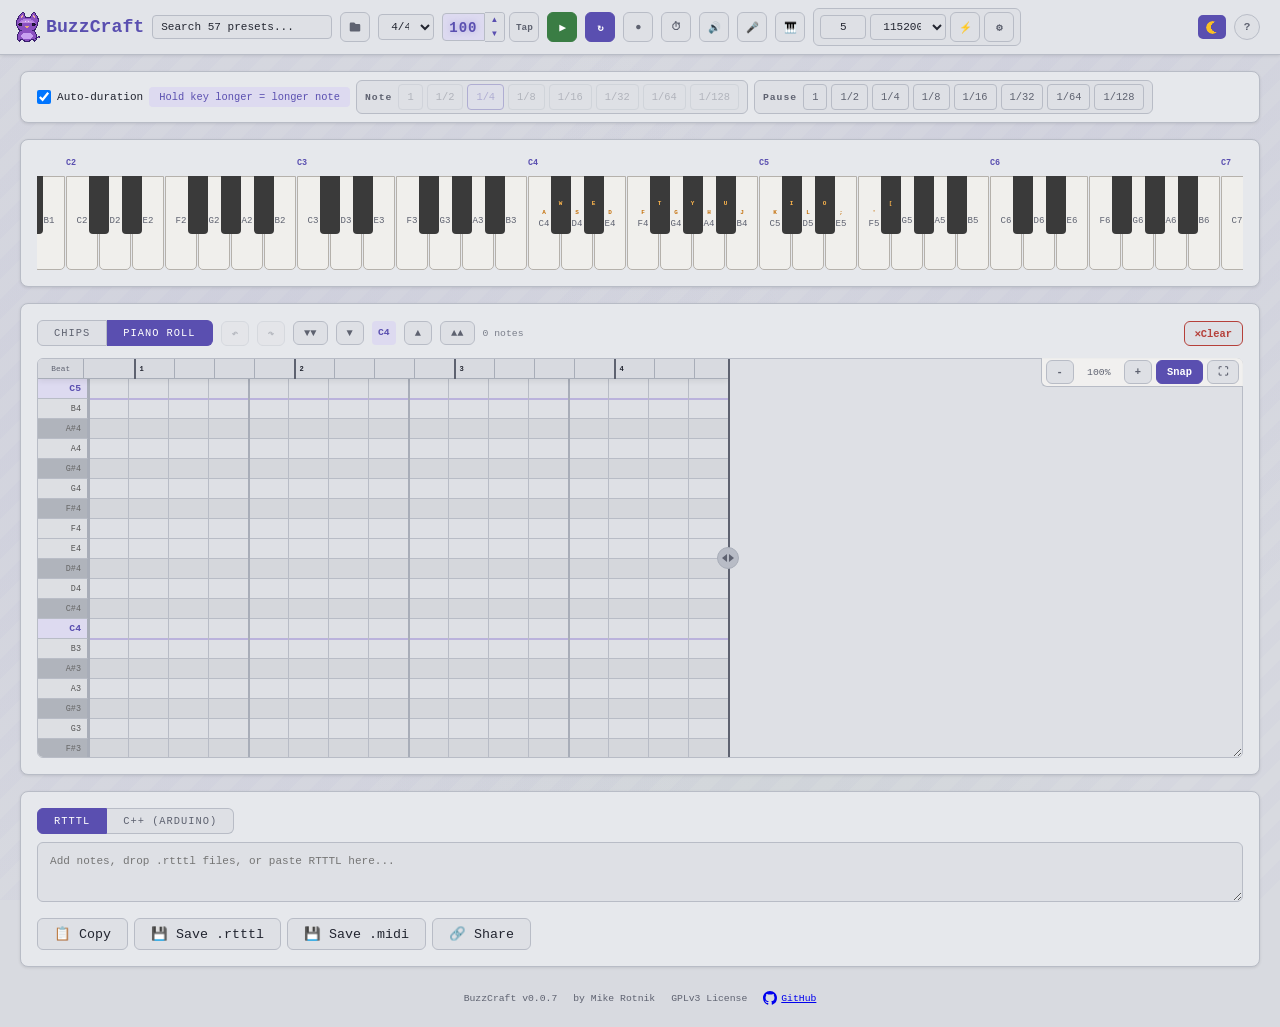
==== index.html @ d4dc261f "Dynamic toolbar/panel compaction, MIDI import, piano roll enhancements, DRY refactoring Replace hard" ====
<!DOCTYPE html>
<html lang="en">
<head>
<meta charset="UTF-8">
<title>BuzzCraft</title>
<link rel="icon" href="data:image/svg+xml,<svg xmlns='http://www.w3.org/2000/svg' viewBox='0 0 100 100'><text y='.9em' font-size='90'>&#127925;</text></svg>">
<link rel="stylesheet" href="css/base.css">
<link rel="stylesheet" href="css/controls.css">
<link rel="stylesheet" href="css/keyboard.css">
<link rel="stylesheet" href="css/piano-roll.css">
<link rel="stylesheet" href="css/chips.css">
<link rel="stylesheet" href="css/dark.css">
</head>
<body>

<div class="top-bar" id="top-bar">
  <canvas id="dance-cat" width="32" height="32"></canvas>
  <h1>BuzzCraft</h1>
  <span class="preset-search-wrap tip-down" data-tip="Search presets">
    <input type="text" class="melody-search" id="melody-search" placeholder="Search presets..." autocomplete="off">
    <div class="preset-dropdown" id="preset-dropdown"></div>
  </span>
  <select class="melody-select" id="melody-select" style="display:none">
    <option value="">-- Load Preset --</option>
  </select>
  <input type="file" id="rtttl-dir-input" webkitdirectory multiple style="display:none">
  <input type="file" id="rtttl-file-input" multiple accept=".rtttl,.txt" style="display:none">
  <button class="btn btn-clear btn-sm tip-down" id="btn-load-rtttls" data-tip="Load .rtttl or .txt files (click for files, Shift+click for folder)"><svg width="14" height="14" viewBox="0 0 16 16" fill="currentColor" style="vertical-align:middle"><path d="M1 3.5A1.5 1.5 0 0 1 2.5 2h3.879a1.5 1.5 0 0 1 1.06.44l1.122 1.12A1.5 1.5 0 0 0 9.62 4H13.5A1.5 1.5 0 0 1 15 5.5v7a1.5 1.5 0 0 1-1.5 1.5h-11A1.5 1.5 0 0 1 1 12.5v-9z"/></svg><span class="btn-text">Load</span></button>
  <span class="tip-down" data-tip="Time signature (beats per measure) — affects grid lines and metronome accent"><select class="time-sig-select" id="time-sig">
    <option value="4/4" selected>4/4</option>
    <option value="3/4">3/4</option>
    <option value="6/8">6/8</option>
    <option value="2/4">2/4</option>
    <option value="5/4">5/4</option>
    <option value="7/8">7/8</option>
  </select></span>
  <span class="top-bar-bpm tip-down" data-tip="Beats per minute — click to edit, scroll to adjust"><span class="bpm-wrap"><span class="led-display" id="led-display">100</span><input type="number" class="bpm-input" id="bpm" value="100" min="40" max="300"><span class="bpm-arrows"><button class="bpm-arrow" id="bpm-up">&#9650;</button><button class="bpm-arrow" id="bpm-down">&#9660;</button></span></span> <button class="btn btn-clear btn-sm tip-down" id="btn-tap-tempo" data-tip="Tap repeatedly to set BPM">Tap</button></span>
  <button class="btn btn-play btn-sm tip-down" id="btn-play" data-tip="Play / Stop (Space)">&#9654;<span class="btn-text">Play</span></button>
  <button class="btn btn-loop btn-sm tip-down active" id="btn-loop" data-tip="Loop playback">&#8635;<span class="btn-text">Loop</span></button>
  <button class="btn btn-record btn-sm tip-down" id="btn-record" data-tip="Record mode — auto-detect gaps between notes">&#9679;<span class="btn-text">Record</span></button>
  <button class="btn btn-metronome btn-sm tip-down" id="btn-metronome" data-tip="Metronome — audible beat click (M)">&#9201;<span class="btn-text">Metronome</span></button>
  <input type="file" id="audio-file-input" accept=".wav,.mp3,.ogg,.m4a,audio/*" style="display:none">
  <button class="btn btn-clear btn-sm tip-down" id="btn-import-audio" data-tip="Import audio file (WAV/MP3) — detects monophonic melody pitches">&#128266;<span class="btn-text">Import</span></button>
  <button class="btn btn-clear btn-sm tip-down" id="btn-mic-record" data-tip="Record from microphone — detects melody pitches">&#127908;<span class="btn-text">Mic</span></button>
  <button class="btn btn-clear btn-sm tip-down" id="btn-midi" data-tip="Connect MIDI keyboard">&#127929;<span class="btn-text">MIDI</span></button>
  <span class="top-bar-group" id="serial-group">
    <span class="top-bar-group-label"><span style="font-size:1.3em">&#12336;</span> Serial</span>
    <span class="tip-down" data-tip="Buzzer GPIO pin number on your board"><input type="text" class="pin-input" id="buzzer-pin" value="5" maxlength="3"></span>
    <span class="tip-down" data-tip="Serial baud rate — must match your Arduino sketch"><select class="baud-select" id="baud-select">
      <option value="9600">9600</option>
      <option value="19200">19200</option>
      <option value="38400">38400</option>
      <option value="57600">57600</option>
      <option value="115200" selected>115200</option>
      <option value="230400">230400</option>
      <option value="460800">460800</option>
      <option value="921600">921600</option>
    </select></span>
    <button class="btn btn-clear btn-sm tip-down" id="btn-serial" data-tip="Connect to serial port (Chromium only)">&#9889;<span class="btn-text">Connect</span></button>
    <button class="btn btn-clear btn-sm tip-down" id="btn-serial-setup" data-tip="Show Arduino receiver sketch and setup instructions">&#9881;<span class="btn-text">Setup</span></button>
  </span>
  <span class="top-bar-pinned">
    <button class="theme-toggle tip-down" id="theme-toggle" data-tip="Toggle theme"><span class="moon-icon"></span></button>
    <button class="btn-help tip-down tip-right" id="btn-help" data-tip="Keyboard shortcuts (?)">?</button>
  </span>
</div>

<div class="section input-settings-bar">
  <label class="auto-label"><input type="checkbox" id="auto-mode" checked> Auto-duration</label>
  <span class="hold-hint" id="hold-hint">Hold key longer = longer note</span>
  <span class="top-bar-group">
    <span class="top-bar-group-label">Note</span>
    <button class="dur-btn" data-dur="1" data-tip="&#9711; Whole">1</button>
    <button class="dur-btn" data-dur="2" data-tip="&#9700; Half">1/2</button>
    <button class="dur-btn active" data-dur="4" data-tip="&#9833; Quarter">1/4</button>
    <button class="dur-btn" data-dur="8" data-tip="&#9834; Eighth">1/8</button>
    <button class="dur-btn" data-dur="16" data-tip="&#9835; 16th">1/16</button>
    <button class="dur-btn" data-dur="32" data-tip="&#9836; 32nd">1/32</button>
    <button class="dur-btn" data-dur="64" data-tip="&#9836; 64th">1/64</button>
    <button class="dur-btn" data-dur="128" data-tip="&#9836; 128th">1/128</button>
  </span>
  <span class="top-bar-group">
    <span class="top-bar-group-label">Pause</span>
    <button class="pause-btn" data-dur="1" data-tip="&#119102; Whole rest">1</button>
    <button class="pause-btn" data-dur="2" data-tip="&#119103; Half rest">1/2</button>
    <button class="pause-btn" data-dur="4" data-tip="&#119104; Quarter rest">1/4</button>
    <button class="pause-btn" data-dur="8" data-tip="&#119105; Eighth rest">1/8</button>
    <button class="pause-btn" data-dur="16" data-tip="&#119106; 16th rest">1/16</button>
    <button class="pause-btn" data-dur="32" data-tip="&#119106; 32nd rest">1/32</button>
    <button class="pause-btn" data-dur="64" data-tip="&#119106; 64th rest">1/64</button>
    <button class="pause-btn" data-dur="128" data-tip="&#119106; 128th rest">1/128</button>
  </span>
</div>

<div class="section">
  <div class="keyboard-wrap" id="keyboard-wrap">
    <div class="keyboard" id="keyboard"></div>
  </div>
</div>

<div class="section">
  <div class="seq-header">
    <div class="seq-header-left">
      <div class="view-tabs" style="margin-bottom:0;">
        <button class="view-tab" data-view="chips">Chips</button>
        <button class="view-tab active" data-view="roll">Piano Roll</button>
      </div>
      <button class="btn btn-clear btn-sm" id="btn-undo" disabled data-tip="Undo (Mod+Z)">&#8630;</button>
      <button class="btn btn-clear btn-sm" id="btn-redo" disabled data-tip="Redo (Mod+Y / Mod+Shift+Z)">&#8631;</button>
      <button class="btn btn-clear btn-sm" id="btn-octave-down" data-tip="Octave down (Z)">&#9660;&#9660;</button>
      <button class="btn btn-clear btn-sm" id="btn-pitch-down" data-tip="Pitch down (Arrow Down)">&#9660;</button>
      <span class="octave-badge" id="octave-badge" data-tip="Current keyboard octave">C4</span>
      <button class="btn btn-clear btn-sm" id="btn-pitch-up" data-tip="Pitch up (Arrow Up)">&#9650;</button>
      <button class="btn btn-clear btn-sm" id="btn-octave-up" data-tip="Octave up (X)">&#9650;&#9650;</button>
      <span class="info" id="note-count">0 notes</span>
      <span class="info" id="melody-stats"></span>
    </div>
    <span class="melody-name" id="melody-name" data-tip="Click to rename"></span>
    <div class="seq-header-right">
      <button class="btn btn-danger btn-sm" id="btn-clear" data-tip="Clear all notes (C)">&#10005;<span class="btn-text">Clear</span></button>
    </div>
  </div>
  <div id="chips-view" style="display:none">
    <div class="sequence" id="sequence">
      <span class="empty-msg">No notes yet &mdash; click piano keys above</span>
    </div>
  </div>
  <div id="roll-view">
    <div class="piano-roll-wrapper">
      <div class="pr-zoom-controls tip-down tip-right" data-tip="Zoom — use +/- keys or scroll here">
        <button class="btn btn-clear btn-sm" id="btn-zoom-out">-</button>
        <input type="text" class="pr-zoom-input" id="pr-zoom-input" value="100%">
        <button class="btn btn-clear btn-sm" id="btn-zoom-in">+</button>
        <button class="btn btn-clear btn-sm active tip-down tip-right" id="btn-snap" data-tip="Snap notes to grid when dragging">Snap</button>
        <button class="btn btn-clear btn-sm tip-down tip-right" id="btn-pr-fullscreen" data-tip="Toggle fullscreen piano roll (Mod+Enter)">&#x26F6;</button>
      </div>
      <div class="piano-roll" id="piano-roll"></div>
    </div>
  </div>
  <p class="info" id="midi-info" style="display:none"></p>
</div>

<div class="section">
  <div class="view-tabs output-tabs" style="margin-bottom:0;">
    <button class="view-tab active" data-output="rtttl">RTTTL</button>
    <button class="view-tab" data-output="arduino">C++ (Arduino)</button>
  </div>
  <div id="output-rtttl" style="margin-top:8px">
    <textarea id="rtttl-output" class="rtttl-textarea" placeholder="Add notes, drop .rtttl files, or paste RTTTL here..."></textarea>
    <div class="rtttl-actions">
      <button class="copy-btn" id="rtttl-copy-btn">&#128203; Copy</button>
      <button class="copy-btn" id="rtttl-save-btn" data-tip="Download as .rtttl file">&#128190; Save .rtttl</button>
      <button class="copy-btn" id="midi-save-btn" data-tip="Download as Standard MIDI file">&#128190; Save .midi</button>
      <button class="copy-btn" id="btn-share" data-tip="Copy shareable link to clipboard">&#128279; Share</button>
    </div>
  </div>
  <div id="output-arduino" style="display:none; margin-top:8px">
    <p class="info" style="margin:0 0 4px">Works on any Arduino-compatible board: ESP32, STM32, nRF52, ATmega, RP2040, etc.</p>
    <textarea id="output" readonly placeholder="Add some notes to generate code..."></textarea>
    <button class="copy-btn" id="copy-btn">&#128203; Copy to clipboard</button>
  </div>
</div>

<div class="modal-overlay" id="hotkey-modal" style="display:none">
  <div class="modal-content">
    <div class="modal-header">
      <h3>Keyboard Shortcuts</h3>
      <button class="modal-close" id="hotkey-modal-close">&times;</button>
    </div>
    <table class="hotkey-table">
      <tr><td><kbd>Space</kbd></td><td>Play / Stop</td></tr>
      <tr><td><kbd>Backspace</kbd></td><td>Remove last note</td></tr>
      <tr><td><kbd>Delete</kbd></td><td>Delete selected note</td></tr>
      <tr><td><kbd>Mod+Z</kbd></td><td>Undo</td></tr>
      <tr><td><kbd>Mod+Y</kbd> / <kbd>Mod+Shift+Z</kbd></td><td>Redo</td></tr>
      <tr><td><kbd>Mod+A</kbd></td><td>Select all notes</td></tr>
      <tr><td><kbd>Mod+C</kbd></td><td>Copy selected notes</td></tr>
      <tr><td><kbd>Mod+X</kbd></td><td>Cut selected notes</td></tr>
      <tr><td><kbd>Mod+V</kbd></td><td>Paste notes</td></tr>
      <tr><td><kbd>Z</kbd></td><td>Octave down (transpose)</td></tr>
      <tr><td><kbd>X</kbd></td><td>Octave up (transpose)</td></tr>
      <tr><td><kbd>C</kbd></td><td>Clear all notes</td></tr>
      <tr><td><kbd>&#9650;</kbd> / <kbd>&#9660;</kbd></td><td>Pitch up / down (semitone)</td></tr>
      <tr><td><kbd>+</kbd> / <kbd>-</kbd></td><td>Zoom piano roll in / out</td></tr>
      <tr><td><kbd>A S D F G H J K L ; '</kbd></td><td>White piano keys</td></tr>
      <tr><td><kbd>W E T Y U I O [</kbd></td><td>Black piano keys</td></tr>
      <tr><td><kbd>Right-click</kbd></td><td>Remove note (piano roll)</td></tr>
      <tr><td><kbd>Shift</kbd> + drag</td><td>Clone note(s)</td></tr>
      <tr><td><kbd>M</kbd></td><td>Toggle metronome</td></tr>
      <tr><td><kbd>Mod+Enter</kbd></td><td>Fullscreen piano roll</td></tr>
      <tr><td><kbd>Esc</kbd></td><td>Exit fullscreen / close modal</td></tr>
      <tr><td><kbd>?</kbd></td><td>Toggle this help</td></tr>
    </table>
  </div>
</div>

<div class="modal-overlay" id="serial-setup-modal" style="display:none">
  <div class="modal-content" style="max-width:580px">
    <div class="modal-header">
      <h3>Arduino Serial Setup</h3>
      <button class="modal-close" id="serial-setup-close">&times;</button>
    </div>
    <div class="serial-setup-steps">
      <p><strong>1.</strong> Upload this sketch to your Arduino board:</p>
      <textarea id="serial-sketch" readonly class="serial-sketch-textarea"></textarea>
      <button class="copy-btn" id="serial-sketch-copy">&#128203; Copy sketch</button>
      <p style="margin-top:12px"><strong>2.</strong> Close Arduino Serial Monitor (only one app can use a COM port)</p>
      <p><strong>3.</strong> Set the baud rate and pin above to match your sketch</p>
      <p><strong>4.</strong> Click <strong>Serial</strong> to connect, then <strong>Play</strong> to send notes</p>
    </div>
  </div>
</div>

<div class="modal-overlay" id="import-modal" style="display:none">
  <div class="modal-content" style="max-width:350px;text-align:center;padding:30px">
    <div id="import-status" style="font-size:1.1em">Analyzing audio...</div>
  </div>
</div>

<footer class="app-footer">
  <span id="app-version">BuzzCraft</span>
  <span>by Mike Rotnik</span>
  <span>GPLv3 License</span>
  <a href="https://github.com/mrotnik/buzzcraft" target="_blank" rel="noopener"><svg width="14" height="14" viewBox="0 0 16 16" fill="currentColor"><path d="M8 0C3.58 0 0 3.58 0 8c0 3.54 2.29 6.53 5.47 7.59.4.07.55-.17.55-.38 0-.19-.01-.82-.01-1.49-2.01.37-2.53-.49-2.69-.94-.09-.23-.48-.94-.82-1.13-.28-.15-.68-.52-.01-.53.63-.01 1.08.58 1.23.82.72 1.21 1.87.87 2.33.66.07-.52.28-.87.51-1.07-1.78-.2-3.64-.89-3.64-3.95 0-.87.31-1.59.82-2.15-.08-.2-.36-1.02.08-2.12 0 0 .67-.21 2.2.82.64-.18 1.32-.27 2-.27.68 0 1.36.09 2 .27 1.53-1.04 2.2-.82 2.2-.82.44 1.1.16 1.92.08 2.12.51.56.82 1.27.82 2.15 0 3.07-1.87 3.75-3.65 3.95.29.25.54.73.54 1.48 0 1.07-.01 1.93-.01 2.2 0 .21.15.46.55.38A8.01 8.01 0 0016 8c0-4.42-3.58-8-8-8z"/></svg> GitHub</a>
</footer>

<div class="toast" id="toast"></div>
<script src="js/state.js"></script>
<script src="js/constants.js"></script>
<script src="js/duration.js"></script>
<script src="js/audio.js"></script>
<script src="js/audio-import.js"></script>
<script src="js/rtttl.js"></script>
<script src="js/codegen.js"></script>
<script src="js/ui.js"></script>
<script src="js/dancing-cat.js"></script>
<script src="js/playback.js"></script>
<script src="js/keyboard.js"></script>
<script src="js/piano-roll.js"></script>
<script src="js/chips.js"></script>
<script src="js/midi.js"></script>
<script src="js/serial.js"></script>
<script src="js/main.js"></script>
</body>
</html>
---- css/base.css ----
:root {
  --bg: #d8dae0;
  --text: #222530;
  --accent: #5a4fb0;
  --accent-bg: #dddaf0;
  --section-bg: #e6e8ec;
  --section-border: #b8bcc6;
  --section-shadow: rgba(0,0,0,0.1);
  --muted: #5e6270;
  --input-bg: #e6e8ec;
  --input-border: #a8adb8;
  --subtle-bg: #dee0e5;
  --error: #b5403a;
  --success: #3a7d44;
  --warning: #c4700a;
  --warning-bg: #eee4d0;
  --info-color: #7a7e8a;
  --top-bar-bg: #e2e4e9;
  --top-bar-border: #b8bcc6;
  --dropdown-bg: #e6e8ec;
  --dropdown-border: #b8bcc6;
  --dropdown-hover: #dee0e5;
}

* { box-sizing: border-box; margin: 0; padding: 0; user-select: none; -webkit-user-select: none; }
input, textarea, [contenteditable] { user-select: text; -webkit-user-select: text; }
html { overflow-x: clip; }
body {
  font-family: monospace; background: var(--bg); color: var(--text); padding: 20px; padding-top: 60px;
  background-image:
    radial-gradient(circle at 20% 50%, rgba(90,79,176,0.07) 0%, transparent 50%),
    radial-gradient(circle at 80% 20%, rgba(90,79,176,0.05) 0%, transparent 40%),
    radial-gradient(circle at 60% 80%, rgba(58,125,68,0.04) 0%, transparent 40%),
    linear-gradient(135deg, transparent 25%, rgba(90,79,176,0.025) 25%, rgba(90,79,176,0.025) 50%, transparent 50%, transparent 75%, rgba(90,79,176,0.025) 75%);
  background-size: 100% 100%, 100% 100%, 100% 100%, 40px 40px;
  background-attachment: fixed;
}
::selection { background: var(--accent); color: #fff; }
h1 { color: var(--accent); font-size: 1.4em; margin: 0; white-space: nowrap; }

.top-bar {
  position: sticky; top: 0; z-index: 50;
  display: flex; align-items: center; gap: 8px 16px; flex-wrap: wrap;
  background: var(--top-bar-bg); border-bottom: 1px solid var(--top-bar-border);
  padding: 8px 80px 8px 20px; margin: -60px -20px 16px -20px;
  box-shadow: 0 1px 3px var(--section-shadow);
}
.top-bar-bpm { font-size: 0.9em; white-space: nowrap; display: inline-flex; align-items: center; gap: 4px; }
.top-bar .btn { height: 30px; display: inline-flex; align-items: center; justify-content: center; white-space: nowrap; gap: 4px; }
.top-bar-pinned {
  position: absolute; right: 20px; top: 50%; transform: translateY(-50%);
  display: flex; align-items: center; gap: 8px;
}

.section { background: var(--section-bg); border-radius: 8px; padding: 16px; margin-bottom: 16px; border: 1px solid var(--section-border); box-shadow: 0 1px 3px var(--section-shadow); }
.section h2 { font-size: 0.8em; color: var(--muted); text-transform: uppercase; letter-spacing: 1px; margin-bottom: 12px; }

.subsection-label { font-size: 0.75em; color: var(--muted); text-transform: uppercase; letter-spacing: 1px; margin-bottom: 8px; font-weight: bold; }

.info { font-size: 0.75em; color: var(--info-color); margin-top: 6px; }
.row { display: flex; gap: 16px; align-items: flex-start; flex-wrap: wrap; }
.row > div { flex: 1; min-width: 220px; }

.collapsible-section { padding: 8px 16px; }
.collapsible-toggle {
  background: none; border: none; cursor: pointer; font-family: monospace;
  font-size: 0.85em; color: var(--muted); text-transform: uppercase; letter-spacing: 1px;
  display: flex; align-items: center; gap: 6px; padding: 4px 0; font-weight: bold; width: 100%;
}
.collapsible-toggle:hover { color: var(--accent); }
.collapsible-toggle .arrow { font-size: 0.7em; transition: transform 0.15s; display: inline-block; }
.collapsible-toggle.open .arrow { transform: rotate(90deg); }
.collapsible-content { padding-top: 12px; }

textarea {
  width: 100%; height: 200px; background: #dde4d8; color: #2e4a24;
  border: 1px solid #aeb8a4; border-radius: 6px; padding: 12px;
  font-family: monospace; font-size: 0.85em; resize: vertical;
}
.rtttl-textarea {
  height: 60px; background: var(--subtle-bg); color: var(--text);
  border-color: var(--section-border);
}
.copy-btn {
  margin-top: 8px; padding: 7px 16px; background: var(--subtle-bg); color: var(--text);
  border: 1px solid var(--section-border); border-radius: 6px; cursor: pointer; font-family: monospace;
}
.copy-btn:hover { background: var(--section-border); }

.toast {
  position: fixed; top: 60px; left: 50%; transform: translateX(-50%);
  background: var(--section-bg); color: var(--text); border: 1px solid var(--section-border);
  border-radius: 8px; padding: 12px 24px; font-family: monospace; font-size: 0.9em;
  box-shadow: 0 4px 16px rgba(0,0,0,0.15); z-index: 100; opacity: 0;
  transition: opacity 0.2s; pointer-events: none; text-align: center;
}
.toast.visible { opacity: 1; }
.toast.error { border-color: var(--error); color: var(--error); }

.app-footer {
  display: flex; justify-content: center; align-items: center; gap: 16px; padding: 8px 0 4px;
  font-size: 0.75em; color: var(--muted); font-family: monospace;
}
.app-footer span { white-space: nowrap; }
.app-footer a { display: inline-flex; align-items: center; gap: 4px; }

body.drag-overlay::after {
  content: 'Drop audio, MIDI, or .rtttl file(s) here';
  position: fixed; top: 0; left: 0; right: 0; bottom: 0;
  background: rgba(112,93,207,0.15); border: 3px dashed var(--accent);
  display: flex; align-items: center; justify-content: center;
  font-family: monospace; font-size: 1.4em; color: var(--accent);
  z-index: 200; pointer-events: none;
}

.top-bar.compact-1 { gap: 6px 8px; padding-left: 12px; }
.top-bar.compact-1 .btn-sm { padding: 5px 8px; width: 30px; }
.top-bar.compact-1 .btn-text { display: none; }
.top-bar.compact-1 .top-bar-group { padding: 3px 6px; }
.top-bar.compact-1 .top-bar-group-label { display: none; }
.top-bar.compact-1 .preset-search-wrap { max-width: 180px; }

.top-bar.compact-2 h1 { display: none; }
.top-bar.compact-2 .preset-search-wrap { max-width: 140px; }

.top-bar.compact-3 { gap: 4px 6px; padding-left: 8px; }
.top-bar.compact-3 .preset-search-wrap { max-width: 100px; min-width: 60px; }
.top-bar.compact-3 #serial-group { display: none; }

.hidden { display: none !important; }

[data-tip] { position: relative; }
[data-tip]::after {
  content: attr(data-tip);
  position: absolute; bottom: calc(100% + 8px); left: 50%; transform: translateX(-50%) scale(0.95);
  padding: 8px 14px; border-radius: 6px; font-size: 12px; font-weight: normal;
  white-space: nowrap; pointer-events: none; opacity: 0; z-index: 60;
  background: var(--section-bg); color: var(--text); border: 1px solid var(--section-border);
  box-shadow: 0 4px 12px rgba(0,0,0,0.1);
  transition: opacity 0.15s, transform 0.15s;
  font-family: monospace; letter-spacing: 0;
}
[data-tip]:hover::after { opacity: 1; transform: translateX(-50%) scale(1); }
[data-tip].tip-down::after { bottom: auto; top: calc(100% + 8px); }
[data-tip].tip-right::after { left: auto; right: 0; transform: translateX(0) scale(0.95); }
[data-tip].tip-right:hover::after { transform: translateX(0) scale(1); }
[data-tip]:has(> [data-tip]:hover)::after { opacity: 0 !important; }
---- css/controls.css ----
.mode-row { display: flex; gap: 20px; align-items: center; flex-wrap: wrap; }
.mode-row label { cursor: pointer; font-size: 0.9em; display: flex; align-items: center; gap: 6px; }
.mode-row input[type=checkbox] { width: 16px; height: 16px; cursor: pointer; }
.bpm-label { font-size: 0.8em; color: var(--muted); margin-right: 4px; font-weight: bold; }
.bpm-wrap { display: inline-flex; align-items: center; gap: 0; }
.led-display {
  background: var(--accent-bg); color: var(--accent); font-family: monospace; font-size: 1.2em; font-weight: bold;
  padding: 0 6px; border-radius: 4px 0 0 4px; border: 1px solid var(--section-border);
  min-width: 38px; text-align: center; letter-spacing: 1px; cursor: pointer;
  text-shadow: 0 0 6px rgba(112,93,207,0.4); line-height: 28px; height: 28px;
}
.led-display:hover { text-shadow: 0 0 10px rgba(112,93,207,0.6); }
.bpm-input {
  width: 52px; padding: 6px 4px; border: 1px solid var(--input-border); border-radius: 0;
  font-family: monospace; font-size: 1em; text-align: center;
  -moz-appearance: textfield; display: none;
}
.bpm-input.editing { display: block; }
.bpm-input::-webkit-inner-spin-button,
.bpm-input::-webkit-outer-spin-button { -webkit-appearance: none; margin: 0; }
.bpm-arrows {
  display: flex; flex-direction: column; border: 1px solid var(--section-border); border-left: none;
  border-radius: 0 4px 4px 0; overflow: hidden;
}
.bpm-arrow {
  background: var(--subtle-bg); border: none; cursor: pointer; padding: 0 6px;
  font-size: 0.55em; line-height: 1; color: var(--accent); display: flex; align-items: center;
  height: 14px;
}
.bpm-arrow:hover { background: var(--section-border); }
.bpm-arrow:active { background: var(--accent); color: #fff; }
.tap-flash { background: var(--accent) !important; color: #fff !important; border-color: var(--accent) !important; }
.hold-hint { font-size: 0.8em; color: var(--accent); background: var(--accent-bg); padding: 4px 10px; border-radius: 4px; text-transform: none; letter-spacing: 0; font-weight: normal; }

.input-settings-bar {
  display: flex; align-items: center; gap: 6px; flex-wrap: wrap;
  padding: 8px 16px;
}
.input-settings-bar.compact-1 .hold-hint { display: none; }
.input-settings-bar.compact-2 .dur-btn,
.input-settings-bar.compact-2 .pause-btn { padding: 4px 5px; }
.input-settings-bar.compact-3 .top-bar-group-label { display: none; }
.input-settings-bar.compact-3 { gap: 4px; }
.input-settings-bar.compact-4 .dur-btn[data-dur="64"],
.input-settings-bar.compact-4 .dur-btn[data-dur="128"],
.input-settings-bar.compact-4 .pause-btn[data-dur="64"],
.input-settings-bar.compact-4 .pause-btn[data-dur="128"] { display: none; }
.auto-label {
  font-size: 0.85em; display: flex; align-items: center; gap: 6px; cursor: pointer;
}
.auto-label input { width: 14px; height: 14px; cursor: pointer; }
.dur-btn, .pause-btn {
  padding: 6px 8px; font-size: 0.8em;
  border: 1px solid var(--section-border); background: none;
  color: var(--muted); border-radius: 4px; cursor: pointer; font-family: monospace;
  transition: border-color 0.1s, color 0.1s, background 0.1s; text-align: center;
  white-space: nowrap;
}
.dur-btn.active { border-color: var(--accent); color: var(--accent); background: var(--accent-bg); }
.dur-btn:hover, .pause-btn:hover { border-color: var(--muted); color: var(--text); background: var(--section-border); }
.dur-btn:disabled { opacity: 0.35; cursor: default; }

.view-tabs { display: flex; gap: 0; margin-bottom: 12px; }
.view-tab {
  padding: 6px 16px; border: 1px solid var(--section-border); background: var(--subtle-bg);
  color: var(--muted); cursor: pointer; font-family: monospace; font-size: 0.8em;
  text-transform: uppercase; letter-spacing: 1px; transition: all 0.1s;
}
.view-tab:first-child { border-radius: 6px 0 0 6px; }
.view-tab:last-child { border-radius: 0 6px 6px 0; border-left: none; }
.view-tab.active { background: var(--accent); color: #fff; border-color: var(--accent); }
.view-tab:hover:not(.active) { background: var(--accent-bg); }

.seq-header { display: flex; align-items: center; gap: 8px; margin-bottom: 12px; flex-wrap: wrap; position: relative; }
.seq-header .info { margin: 0; }
.seq-header-left { display: flex; align-items: center; gap: 8px; z-index: 1; }
.seq-header-right { display: flex; align-items: center; gap: 6px; margin-left: auto; flex-wrap: wrap; z-index: 1; }
.seq-header.compact-1 #melody-stats { display: none; }
.seq-header.compact-2 .seq-header-left { gap: 4px; }
.seq-header.compact-2 .seq-header-left .btn-sm { padding: 4px 6px; }
.seq-header.compact-3 #note-count { display: none; }
.seq-header.compact-3 #btn-clear .btn-text { display: none; }

.controls { display: flex; gap: 8px; flex-wrap: wrap; align-items: center; }
.btn {
  padding: 9px 18px; border: 1px solid transparent; border-radius: 6px;
  cursor: pointer; font-family: monospace; font-size: 0.9em; font-weight: bold;
}
.btn-sm { padding: 5px 10px; font-size: 0.8em; }
.btn-play  { background: var(--success); color: #fff; border-color: var(--success); }
#dance-cat { vertical-align: middle; margin-left: 2px; margin-right: -4px; image-rendering: pixelated; }
.btn-stop  { background: var(--error); color: #fff; border-color: var(--error); }
.btn-clear { background: var(--subtle-bg); color: var(--muted); border-color: var(--section-border); }
.btn-danger { background: var(--subtle-bg); color: var(--error); border-color: var(--error); }
.btn-danger:hover { background: var(--error); color: #fff; opacity: 1; }
.btn-record { background: var(--subtle-bg); color: var(--muted); border-color: var(--section-border); }
.btn-metronome { background: var(--subtle-bg); color: var(--muted); border-color: var(--section-border); }
.btn-metronome.active { background: var(--warning); color: #fff; border-color: var(--warning); }
.btn-loop { background: var(--subtle-bg); color: var(--muted); border: 1px solid var(--section-border); }
.btn-loop.active, #btn-snap.active, #btn-midi.active, #btn-serial.active { background: var(--accent); color: #fff; border-color: var(--accent); }
.octave-badge {
  font-size: 0.75em; font-weight: bold; color: var(--accent); font-family: monospace;
  padding: 7px 6px; border-radius: 4px; background: var(--accent-bg);
  min-width: 24px; text-align: center; transition: transform 0.15s;
  line-height: 1;
}
.octave-badge.flash { animation: octave-badge-flash 0.3s ease-out; }
@keyframes octave-badge-flash { 0% { transform: scale(1.3); } 100% { transform: scale(1); } }
.metro-indicator { display: inline-block; width: 1em; text-align: center; font-size: 1em; transition: opacity 0.05s; opacity: 0.3; margin-right: 2px; }
.btn-record.recording { background: var(--error); color: #fff; border-color: var(--error); animation: pulse-rec 1s infinite; }
#btn-mic-record.recording { background: var(--error); color: #fff; border-color: var(--error); animation: pulse-rec 1s infinite; }
.btn:hover:not(:disabled) { opacity: 0.85; }
.btn-clear:hover:not(:disabled), .btn-record:not(.recording):hover:not(:disabled), .btn-metronome:not(.active):hover:not(:disabled), .btn-loop:not(.active):hover:not(:disabled) {
  opacity: 1; border-color: var(--muted); color: var(--text); background: var(--section-border);
}
.theme-toggle:hover { background: var(--section-border); }
.btn-help:hover { background: var(--section-border); }
.btn:active:not(:disabled) { transform: scale(0.95); opacity: 0.7; }
.btn:disabled { opacity: 0.35; cursor: default; }
.dur-btn:active { transform: scale(0.95); opacity: 0.7; }
.pause-btn:active { transform: scale(0.95); opacity: 0.7; }
.copy-btn:active { transform: scale(0.95); opacity: 0.7; }
.theme-toggle:active { transform: scale(0.9); }
.btn-help:active { transform: scale(0.9); }

@keyframes pulse-rec {
  0%, 100% { opacity: 1; }
  50% { opacity: 0.4; }
}

.theme-toggle {
  width: 28px; height: 24px; border: 2px solid var(--accent); border-radius: 5px;
  background: var(--accent); color: #fff; cursor: pointer; font-size: 1em; line-height: 1;
  display: inline-flex; align-items: center; justify-content: center; padding: 1px;
}
.theme-toggle:hover { background: var(--accent); opacity: 0.85; }
.moon-icon {
  display: inline-block; width: 13px; height: 13px;
  background: #fbbf24;
  -webkit-mask: radial-gradient(circle 5px at 10px 6px, transparent 98%, #000 100%);
  mask: radial-gradient(circle 5px at 10px 6px, transparent 98%, #000 100%);
  border-radius: 50%;
}

.top-bar-group {
  display: inline-flex; align-items: center; gap: 4px;
  padding: 3px 8px; border: 1px solid var(--section-border); border-radius: 6px;
  background: var(--subtle-bg); position: relative;
}
.top-bar-group-label {
  font-size: 0.75em; color: var(--muted); letter-spacing: 1px;
  font-weight: bold; margin-right: 2px;
}

.baud-select, .time-sig-select, .melody-search, .melody-select, .pin-input {
  padding: 5px 8px; border: 1px solid var(--section-border); border-radius: 4px;
  font-family: monospace; font-size: 0.85em;
  background: var(--subtle-bg); color: var(--text); color-scheme: light;
}
.baud-select, .time-sig-select, .melody-select { cursor: pointer; }
.baud-select { width: 76px; }
.time-sig-select { width: 56px; }
.preset-search-wrap { position: relative; flex: 1 1 120px; min-width: 80px; max-width: 280px; }
.melody-search { width: 100%; text-overflow: ellipsis; box-sizing: border-box; }
.melody-search::placeholder { color: var(--text); opacity: 1; }
.melody-select { min-width: 140px; }
.preset-dropdown {
  display: none; position: absolute; top: 100%; left: 0; right: 0; min-width: 240px;
  max-height: 320px; overflow-y: auto; overscroll-behavior: contain; z-index: 55;
  background: var(--dropdown-bg); border: 1px solid var(--dropdown-border);
  border-radius: 0 0 6px 6px; box-shadow: 0 6px 20px rgba(0,0,0,0.15);
  margin-top: 2px;
}
.preset-dropdown.open { display: block; }
.preset-item {
  padding: 6px 10px; font-size: 0.8em; font-family: monospace; cursor: pointer;
  white-space: nowrap; overflow: hidden; text-overflow: ellipsis;
  color: var(--text); border-bottom: 1px solid var(--section-border);
}
.preset-item:last-child { border-bottom: none; }
.preset-item:hover, .preset-item.active { background: var(--dropdown-hover); }
.preset-item.loaded { color: var(--accent); font-weight: bold; background: var(--accent-bg); }
.preset-item .preset-match { color: var(--accent); font-weight: bold; }
.preset-count {
  padding: 4px 10px; font-size: 0.7em; color: var(--muted);
  text-align: center; border-bottom: 1px solid var(--section-border);
}
.pin-input { width: 46px; text-align: center; }

.melody-name {
  flex: 1 1 0; min-width: 0;
  font-weight: bold; font-size: 1.2em; text-align: center;
  color: var(--accent); white-space: nowrap; overflow: hidden; text-overflow: ellipsis;
  cursor: pointer;
}
.melody-name:empty { pointer-events: none; }
.melody-name.editing {
  outline: none; background: var(--subtle-bg); border: 1px solid var(--accent);
  border-radius: 4px; padding: 2px 8px; cursor: text;
}

.rtttl-actions { display: flex; gap: 6px; margin-top: 4px; }

.serial-setup-steps p { font-size: 0.85em; margin: 6px 0; line-height: 1.5; }
.serial-sketch-textarea {
  width: 100%; height: 180px; font-size: 0.8em; margin-top: 8px;
  resize: vertical;
}

.output-tabs { margin-bottom: 0; }

.btn-help {
  width: 26px; height: 26px; border-radius: 50%; border: 1px solid var(--section-border);
  background: var(--subtle-bg); color: var(--muted); cursor: pointer; font-family: monospace;
  font-size: 0.85em; font-weight: bold; display: flex; align-items: center;
  justify-content: center; padding: 0;
}
.btn-help:hover { background: var(--section-border); }

.modal-overlay {
  position: fixed; top: 0; left: 0; width: 100%; height: 100%;
  background: rgba(0,0,0,0.4); z-index: 100; display: flex;
  align-items: center; justify-content: center;
}
.modal-content {
  background: var(--section-bg); border-radius: 10px; padding: 20px 24px;
  max-width: 460px; width: 90%; box-shadow: 0 8px 32px rgba(0,0,0,0.2);
}
.modal-header { display: flex; align-items: center; justify-content: space-between; margin-bottom: 12px; }
.modal-header h3 { margin: 0; font-size: 1.1em; }
.modal-close {
  background: none; border: none; font-size: 1.4em; cursor: pointer;
  color: #999; padding: 0 4px;
}
.modal-close:hover { color: var(--text); }
.hotkey-table { width: 100%; border-collapse: collapse; font-size: 0.85em; }
.hotkey-table td { padding: 5px 8px; border-bottom: 1px solid var(--section-border); }
.hotkey-table td:first-child { white-space: nowrap; }
kbd {
  display: inline-block; padding: 2px 6px; background: var(--subtle-bg); border: 1px solid var(--section-border);
  border-radius: 3px; font-family: monospace; font-size: 0.85em; box-shadow: 0 1px 0 var(--section-border);
}
---- css/keyboard.css ----
.keyboard-wrap { overflow-x: auto; padding-bottom: 4px; position: relative; }
.keyboard { position: relative; height: 110px; user-select: none; }
.white-key {
  width: 32px; height: 94px; background: #f0efec; border: 1px solid #b5b1ab;
  border-radius: 0 0 5px 5px; cursor: pointer; display: flex; align-items: flex-end;
  justify-content: center; padding-bottom: 8px; font-size: 0.7em; color: var(--muted);
  position: absolute; z-index: 1; top: 20px; transition: background 0.05s;
  flex-direction: column; gap: 2px;
}
.white-key:hover { background: #d8d2f0; }
.white-key.pressed { background: #beb4e6; box-shadow: inset 0 3px 8px rgba(90,72,176,0.3), inset 0 -1px 2px rgba(0,0,0,0.1); border-color: #9e94d0; }
.black-key {
  width: 20px; height: 58px; background: #3a3a3a; border-radius: 0 0 4px 4px;
  cursor: pointer; position: absolute; z-index: 2; top: 20px;
  display: flex; align-items: flex-end; justify-content: center;
  padding-bottom: 4px; font-size: 0.6em; color: #999; transition: background 0.05s;
  flex-direction: column; gap: 2px;
}
.black-key:hover { background: var(--accent); color: #fff; }
.black-key.pressed { background: #5a48b0; color: #fff; box-shadow: inset 0 3px 8px rgba(0,0,0,0.4), inset 0 -1px 2px rgba(90,72,176,0.3); }

.key-binding {
  font-size: 0.65em; color: var(--warning); font-weight: bold; text-align: center; width: 100%;
}
.black-key .key-binding { color: #ffb74d; }
.note-label { text-align: center; width: 100%; }

.octave-label {
  position: absolute; top: 2px; font-size: 0.65em; color: var(--accent);
  font-weight: bold; z-index: 3; pointer-events: none;
}



.octave-indicator {
  position: absolute; top: 50%; left: 50%; transform: translate(-50%, -50%) scale(0.8);
  background: var(--accent); color: #fff; font-size: 1.4em; font-weight: bold;
  padding: 8px 20px; border-radius: 8px; pointer-events: none;
  opacity: 0; transition: opacity 0.3s, transform 0.3s; z-index: 10;
  font-family: monospace;
}
.octave-indicator.show { opacity: 0.85; transform: translate(-50%, -50%) scale(1); animation: octave-fade 1s ease-out forwards; }
@keyframes octave-fade {
  0% { opacity: 0.85; }
  60% { opacity: 0.85; }
  100% { opacity: 0; }
}
---- css/piano-roll.css ----
.piano-roll-wrapper { position: relative; }
.piano-roll-wrapper.fullscreen {
  position: fixed; left: 0; right: 0; bottom: 0; z-index: 40;
  background: var(--bg);
}
.piano-roll-wrapper.fullscreen .pr-zoom-controls { border-radius: 0 0 0 6px; border-top: none; }
.piano-roll-wrapper.fullscreen .piano-roll {
  height: 100% !important; max-height: none; border-radius: 0; resize: none;
}
.piano-roll { position: relative; overflow: auto; border: 1px solid var(--section-border); border-radius: 6px; background: var(--subtle-bg); height: 400px; resize: vertical; min-height: 150px; max-height: 90vh; }
.piano-roll-inner { position: relative; overflow: clip; }
.pr-label {
  width: 50px; height: 20px; display: flex; align-items: center; justify-content: flex-end;
  padding-right: 6px; font-size: 0.65em; color: #555; background: #dddfe3;
  border-bottom: 1px solid var(--section-border); border-right: 1px solid var(--input-border); box-sizing: border-box;
  flex-shrink: 0; user-select: none; cursor: pointer;
}
.pr-label:hover { background: #e0e0e0; }
.pr-label.black-key-row:hover { background: #555; }
.pr-label.octave-c:hover { background: #d0ccec; }
.pr-labels-sticky {
  position: sticky; left: 0; z-index: 5; width: 50px; height: 100%;
  flex-shrink: 0; pointer-events: auto;
}
.pr-label.octave-c { background: var(--accent-bg); color: var(--accent); font-weight: 700; font-size: 0.75em; }
.pr-label.black-key-row { background: #b0b4bc; color: #666; }
.pr-row-bg { position: absolute; left: 50px; height: 20px; pointer-events: none; }
.pr-row-bg.black-key-row { background: rgba(0,0,0,0.04); }
.pr-gridline-h {
  position: absolute; left: 0; height: 1px; background: var(--section-border); pointer-events: none;
}
.pr-gridline-h.octave-c { background: #bab2dc; height: 2px; }
.pr-gridline-v {
  position: absolute; top: 0; width: 1px; background: var(--section-border); pointer-events: none;
}
.pr-gridline-v.measure { background: var(--input-border); width: 2px; }
.pr-gridline-v.sub-half { background: var(--section-border); opacity: 0.6; }
.pr-gridline-v.sub-quarter { background: var(--section-border); opacity: 0.3; }
.pr-note {
  position: absolute; height: 18px; border-radius: 3px; cursor: grab;
  background: var(--accent); color: #fff; font-size: 0.6em; line-height: 18px;
  padding-left: 4px; overflow: hidden; white-space: nowrap; user-select: none;
  box-shadow: 0 1px 2px rgba(0,0,0,0.15); min-width: 8px; z-index: 2;
}
.pr-note:hover { filter: brightness(1.15); }
.pr-note.selected { outline: 2px solid #d03830; outline-offset: -1px; box-shadow: 0 0 0 1px #d03830, 0 1px 6px rgba(208,56,48,0.45); z-index: 3; }
.pr-note-label { pointer-events: none; }
.pr-note .pr-resize {
  position: absolute; right: 0; top: 0; width: 6px; height: 100%;
  cursor: ew-resize; background: rgba(255,255,255,0.35); border-radius: 0 3px 3px 0;
  opacity: 1;
}
.pr-note .pr-resize:hover { background: rgba(255,255,255,0.7); }
.piano-roll .pr-empty { padding: 20px; text-align: center; color: var(--muted); font-size: 0.85em; }
.pr-timeline {
  position: sticky; top: 0; z-index: 11; height: 20px; min-width: 100%; background: var(--bg);
  border-bottom: 1px solid var(--input-border); cursor: pointer; user-select: none; display: flex;
  box-shadow: 0 2px 6px rgba(0,0,0,0.08);
}
.pr-timeline-label {
  position: absolute; width: 50px; height: 20px; background: var(--bg);
  border-right: 1px solid var(--input-border); border-bottom: 1px solid var(--input-border);
  z-index: 12; left: 0; top: 0; display: flex; align-items: center;
  justify-content: center; font-size: 0.6em; color: var(--muted);
}
.pr-timeline-inner {
  position: relative; height: 20px; margin-left: 50px; overflow: hidden;
}
.pr-timeline-beat {
  position: absolute; top: 0; height: 20px; display: flex; align-items: center;
  padding-left: 3px; font-size: 0.55em; color: var(--muted); border-left: 1px solid var(--input-border);
  box-sizing: border-box;
}
.pr-timeline-beat.measure { font-weight: bold; color: var(--text); border-left: 2px solid var(--muted); }
.pr-select-rect {
  position: absolute; border: 1px dashed var(--accent); background: rgba(112,93,207,0.1);
  pointer-events: none; z-index: 9;
}
.pr-zoom-controls { position: absolute; top: 0; right: 0; z-index: 15; display: flex; align-items: center; gap: 4px; padding: 2px 4px; background: rgba(243,242,240,0.9); border-radius: 0 6px 0 6px; border-left: 1px solid var(--section-border); border-bottom: 1px solid var(--section-border); }
.pr-zoom-input {
  width: 42px; font-size: 0.75em; color: var(--muted); text-align: center;
  border: 1px solid transparent; border-radius: 3px; background: transparent;
  font-family: monospace; padding: 1px 2px;
}
.pr-zoom-input:hover { border-color: var(--input-border); }
.pr-zoom-input:focus { border-color: var(--accent); outline: none; background: var(--section-bg); color: var(--text); }
.pr-playhead {
  position: absolute; top: 0; width: 2px; background: var(--error); z-index: 10;
  pointer-events: none; box-shadow: 0 0 4px rgba(181,64,58,0.5);
}
.pr-hover-line {
  position: absolute; top: 0; width: 1px; background: var(--accent); z-index: 9;
  pointer-events: none; opacity: 0.6;
}
.pr-edge-handle {
  position: absolute; width: 6px; cursor: ew-resize; z-index: 8;
  background: transparent; border-right: 2px solid var(--muted);
}
.pr-edge-handle:hover { border-right-color: var(--accent); background: rgba(112,93,207,0.08); }
.pr-edge-expand {
  position: absolute;
  width: 22px; height: 22px; border-radius: 50%;
  background: var(--section-border); border: 1px solid var(--input-border);
  cursor: ew-resize; z-index: 9; user-select: none;
  display: flex; align-items: center; justify-content: center; gap: 2px;
  color: var(--muted); transition: background 0.15s, color 0.15s;
}
.pr-edge-expand::before, .pr-edge-expand::after {
  content: ''; width: 0; height: 0;
  border-top: 4px solid transparent; border-bottom: 4px solid transparent;
}
.pr-edge-expand::before { border-right: 5px solid currentColor; }
.pr-edge-expand::after { border-left: 5px solid currentColor; }
.pr-edge-expand .shift-arrows { display: none; }
.pr-edge-expand.shift::before, .pr-edge-expand.shift::after { display: none; }
.pr-edge-expand.shift .shift-arrows { display: contents; }
.pr-edge-arrow {
  width: 0; height: 0;
  border-top: 4px solid transparent; border-bottom: 4px solid transparent;
}
.pr-edge-arrow.left { border-right: 5px solid currentColor; }
.pr-edge-arrow.right { border-left: 5px solid currentColor; }
.pr-edge-expand:hover, .pr-edge-expand.active { background: var(--accent); color: #fff; border-color: var(--accent); }

.pr-transpose-overlay {
  position: absolute; top: 50%; left: 50%; transform: translate(-50%, -50%) scale(0.8);
  font-size: 2.5em; color: var(--accent); pointer-events: none;
  opacity: 0; z-index: 12; font-family: monospace; font-weight: bold;
}
.pr-transpose-overlay.show.dir-up { animation: transpose-up 0.6s ease-out forwards; }
.pr-transpose-overlay.show.dir-down { animation: transpose-down 0.6s ease-out forwards; }
@keyframes transpose-up {
  0% { opacity: 0.9; transform: translate(-50%, -50%) scale(1); }
  100% { opacity: 0; transform: translate(-50%, -80%) scale(0.8); }
}
@keyframes transpose-down {
  0% { opacity: 0.9; transform: translate(-50%, -50%) scale(1); }
  100% { opacity: 0; transform: translate(-50%, -20%) scale(0.8); }
}
.pr-measure-highlight {
  position: absolute; top: 0; pointer-events: none; z-index: 1;
  background: rgba(112,93,207,0.08);
}

.pr-note.transpose-flash { animation: note-flash 0.4s ease-out; }
@keyframes note-flash {
  0% { filter: brightness(1.6); }
  100% { filter: brightness(1); }
}
---- css/chips.css ----
.sequence {
  display: flex; flex-wrap: wrap; gap: 6px; min-height: 50px;
  padding: 8px; background: var(--subtle-bg); border-radius: 6px; border: 1px solid var(--section-border);
}
.note-chip {
  background: var(--accent-bg); border: 1px solid var(--accent); border-radius: 4px;
  padding: 4px 8px; font-size: 0.8em; cursor: grab;
  display: flex; align-items: center; gap: 6px; color: var(--accent);
}
.note-chip:active { cursor: grabbing; }
.note-chip.dragging { opacity: 0.4; }
.note-chip.drag-over-left { box-shadow: -3px 0 0 0 var(--accent); }
.note-chip.drag-over-right { box-shadow: 3px 0 0 0 var(--accent); }
.note-chip .remove { color: var(--error); font-weight: bold; font-size: 1em; line-height: 1; cursor: pointer; }
.note-chip .remove:hover { color: #d04a44; }
.note-chip .dur-label { color: var(--muted); font-size: 0.75em; }
.note-chip.rest { color: var(--muted); border-color: var(--section-border); background: var(--bg); }
.note-chip.highlight { background: #d8d2f0; }
.note-chip.playing { background: #e0c860; border-color: #c4a830; color: #3a3520; }
.note-chip.playing .dur-label { color: #6a6040; }
.note-chip.rest.playing { background: #f0e8c8; border-color: #c4a830; color: #6a6040; }
.note-chip.rest.flash { animation: chip-flash 0.4s ease-out; }
@keyframes chip-flash {
  0% { background: var(--accent); color: #fff; border-color: var(--accent); }
  100% { background: var(--bg); color: var(--muted); border-color: var(--section-border); }
}
.empty-msg { color: var(--muted); font-size: 0.85em; align-self: center; padding: 4px; }
---- css/dark.css ----
[data-theme="dark"] { color-scheme: dark; --led-color: #ffaa00; }
[data-theme="dark"] body {
  background: #282c34; color: #abb2bf;
  background-image:
    radial-gradient(circle at 15% 50%, rgba(97,175,239,0.06) 0%, transparent 50%),
    radial-gradient(circle at 85% 15%, rgba(198,120,221,0.05) 0%, transparent 40%),
    radial-gradient(circle at 50% 85%, rgba(152,195,121,0.04) 0%, transparent 40%),
    linear-gradient(135deg, transparent 25%, rgba(97,175,239,0.015) 25%, rgba(97,175,239,0.015) 50%, transparent 50%, transparent 75%, rgba(97,175,239,0.015) 75%);
  background-size: 100% 100%, 100% 100%, 100% 100%, 40px 40px;
  background-attachment: fixed;
}
[data-theme="dark"] h1 { color: #61afef; }
[data-theme="dark"] .section { background: #21252b; border-color: #181a1f; box-shadow: 0 1px 4px rgba(0,0,0,0.4); }
[data-theme="dark"] .section h2 { color: #636d83; }
[data-theme="dark"] .subsection-label { color: #636d83; }
[data-theme="dark"] .mode-row label { color: #abb2bf; }
[data-theme="dark"] .bpm-input { background: #2c313a; color: #abb2bf; border-color: #3e4451; }
[data-theme="dark"] .hold-hint { background: #2c313a; color: #61afef; }


[data-theme="dark"] .top-bar { background: #21252b; border-bottom-color: #181a1f; box-shadow: 0 1px 4px rgba(0,0,0,0.4); }
[data-theme="dark"] .top-bar-bpm { color: #abb2bf; }
[data-theme="dark"] .led-display { background: #1a1400; color: var(--led-color); border-color: #332b00; text-shadow: 0 0 6px rgba(255,170,0,0.5); }
[data-theme="dark"] .led-display:hover { text-shadow: 0 0 10px rgba(255,170,0,0.7); }
[data-theme="dark"] .bpm-arrows { border-color: #222; }
[data-theme="dark"] .bpm-arrow { background: #1a1a1a; color: var(--led-color); }
[data-theme="dark"] .bpm-arrow:hover { background: #2a2a2a; }
[data-theme="dark"] .bpm-arrow:active { background: var(--led-color); color: #111; }

[data-theme="dark"] .collapsible-toggle { color: #636d83; }
[data-theme="dark"] .collapsible-toggle:hover { color: #61afef; }

[data-theme="dark"] .dur-btn, [data-theme="dark"] .pause-btn { background: #2c313a; color: #abb2bf; border-color: #3e4451; }
[data-theme="dark"] .dur-btn.active { background: #3e4451; color: #61afef; border-color: #61afef; }
[data-theme="dark"] .dur-btn:hover, [data-theme="dark"] .pause-btn:hover { background: #3e4451; color: #e5c07b; border-color: #636d83; }

[data-theme="dark"] .white-key { background: #cdd0d6; border-color: #555; color: #3e4451; }
[data-theme="dark"] .white-key:hover { background: #61afef; color: #282c34; }
[data-theme="dark"] .white-key.pressed { background: #528bcc; color: #fff; box-shadow: inset 0 3px 8px rgba(0,0,0,0.35), inset 0 -1px 2px rgba(97,175,239,0.2); border-color: #4178a4; }
[data-theme="dark"] .black-key { background: #181a1f; color: #636d83; }
[data-theme="dark"] .black-key:hover { background: #61afef; color: #282c34; }
[data-theme="dark"] .black-key.pressed { background: #528bcc; color: #fff; box-shadow: inset 0 3px 8px rgba(0,0,0,0.5), inset 0 -1px 2px rgba(97,175,239,0.2); }
[data-theme="dark"] .key-binding { color: #e5c07b; }
[data-theme="dark"] .black-key .key-binding { color: #e5c07b; }
[data-theme="dark"] .octave-label { color: #c678dd; }

[data-theme="dark"] .sequence { background: #2c313a; border-color: #3e4451; }
[data-theme="dark"] .note-chip { background: #3e4451; border-color: #61afef; color: #61afef; }
[data-theme="dark"] .note-chip .dur-label { color: #636d83; }
[data-theme="dark"] .note-chip .remove { color: #e06c75; }
[data-theme="dark"] .note-chip .remove:hover { color: #be5046; }
[data-theme="dark"] .note-chip.rest { background: #2c313a; border-color: #3e4451; color: #636d83; }
[data-theme="dark"] .note-chip.highlight { background: #4a5163; }
[data-theme="dark"] .note-chip.playing { background: #e5c07b; border-color: #d19a66; color: #282c34; }
[data-theme="dark"] .note-chip.playing .dur-label { color: #4b5263; }
[data-theme="dark"] .note-chip.rest.playing { background: #3e3a2c; border-color: #d19a66; color: #e5c07b; }
[data-theme="dark"] .note-chip.drag-over-left { box-shadow: -3px 0 0 0 #61afef; }
[data-theme="dark"] .note-chip.drag-over-right { box-shadow: 3px 0 0 0 #61afef; }
[data-theme="dark"] .empty-msg { color: #4b5263; }

[data-theme="dark"] .view-tab { background: #2c313a; color: #abb2bf; border-color: #3e4451; }
[data-theme="dark"] .view-tab.active { background: #61afef; color: #282c34; border-color: #61afef; }
[data-theme="dark"] .view-tab:hover:not(.active) { background: #3e4451; }
[data-theme="dark"] .piano-roll { background: #2c313a; border-color: #3e4451; }
[data-theme="dark"] .pr-timeline { background: #2c313a; border-bottom-color: #4b5263; box-shadow: 0 2px 6px rgba(0,0,0,0.25); }
[data-theme="dark"] .pr-timeline-label { background: #2c313a; border-color: #4b5263; color: #636d83; }
[data-theme="dark"] .pr-timeline-beat { color: #636d83; border-left-color: #4b5263; }
[data-theme="dark"] .pr-timeline-beat.measure { color: #abb2bf; border-left-color: #636d83; }
[data-theme="dark"] .pr-label { background: #3a3f4a; color: #bbb; border-color: #2a2e36; border-right-color: #4b5263; }
[data-theme="dark"] .pr-label.octave-c { background: #424856; color: #61afef; }
[data-theme="dark"] .pr-label:hover { background: #4a5060; }
[data-theme="dark"] .pr-label.black-key-row:hover { background: #252830; }
[data-theme="dark"] .pr-label.octave-c:hover { background: #4e5a6a; }
[data-theme="dark"] .pr-label.black-key-row { background: #2a2e36; color: #636d83; }
[data-theme="dark"] .pr-row-bg.black-key-row { background: rgba(0,0,0,0.15); }
[data-theme="dark"] .pr-gridline-h { background: #3e4451; }
[data-theme="dark"] .pr-gridline-h.octave-c { background: #4b5263; }
[data-theme="dark"] .pr-gridline-v { background: #3e4451; }
[data-theme="dark"] .pr-gridline-v.measure { background: #636d83; }
[data-theme="dark"] .pr-select-rect { border-color: #61afef; background: rgba(97,175,239,0.1); }
[data-theme="dark"] .pr-note { background: #61afef; color: #282c34; }
[data-theme="dark"] .pr-note.selected { outline-color: #e5c07b; box-shadow: 0 0 0 1px #e5c07b, 0 1px 6px rgba(229,192,123,0.5); }
[data-theme="dark"] .pr-edge-expand { background: #3e4451; border-color: #4b5263; color: #636d83; }
[data-theme="dark"] .pr-edge-expand:hover, [data-theme="dark"] .pr-edge-expand.active { background: #61afef; color: #282c34; border-color: #61afef; }
[data-theme="dark"] .pr-playhead { background: #e06c75; box-shadow: 0 0 4px rgba(224,108,117,0.5); }
[data-theme="dark"] .pr-hover-line { background: #61afef; }

[data-theme="dark"] .btn-play { background: #98c379; color: #282c34; }
[data-theme="dark"] .btn-stop { background: #e06c75; color: #282c34; }
[data-theme="dark"] .btn-clear,
[data-theme="dark"] .btn-record,
[data-theme="dark"] .btn-metronome,
[data-theme="dark"] .btn-loop { background: #3e4451; color: #abb2bf; border-color: #4b5263; }
[data-theme="dark"] .btn-clear:hover,
[data-theme="dark"] .btn-record:not(.recording):hover,
[data-theme="dark"] .btn-metronome:not(.active):hover,
[data-theme="dark"] .btn-loop:not(.active):hover { background: #4b5263; color: #e5c07b; border-color: #636d83; }
[data-theme="dark"] .octave-badge { background: #2c313a; color: #61afef; }
[data-theme="dark"] .btn-danger { background: #3e4451; color: #e06c75; border-color: #e06c75; }
[data-theme="dark"] .btn-danger:hover { background: #e06c75; color: #282c34; }
[data-theme="dark"] .btn-metronome.active { background: #e65100; color: #fff; border-color: #e65100; }
[data-theme="dark"] .btn-loop.active { background: #61afef; color: #282c34; border-color: #61afef; }
[data-theme="dark"] .melody-select,
[data-theme="dark"] .melody-search,
[data-theme="dark"] .time-sig-select,
[data-theme="dark"] .baud-select,
[data-theme="dark"] .pin-input { background: #2c313a; color: #abb2bf; border-color: #3e4451; color-scheme: dark; }
[data-theme="dark"] .melody-search::placeholder { color: #abb2bf; }
[data-theme="dark"] .preset-dropdown { background: #2c313a; border-color: #3e4451; box-shadow: 0 6px 20px rgba(0,0,0,0.4); }
[data-theme="dark"] .preset-item { color: #abb2bf; border-bottom-color: #3e4451; }
[data-theme="dark"] .preset-item:hover, [data-theme="dark"] .preset-item.active { background: #3e4451; }
[data-theme="dark"] .preset-item.loaded { color: #61afef; background: rgba(97,175,239,0.15); }
[data-theme="dark"] .preset-count { color: #636d83; border-bottom-color: #3e4451; }
[data-theme="dark"] .top-bar-group { background: #2c313a; border-color: #3e4451; }
[data-theme="dark"] .top-bar-group-label { color: #636d83; }
[data-theme="dark"] .pr-zoom-controls { background: rgba(33,37,43,0.9); border-color: #3e4451; }
[data-theme="dark"] .pr-zoom-input { color: #636d83; }
[data-theme="dark"] .pr-zoom-input:hover { border-color: #4b5263; }
[data-theme="dark"] .pr-zoom-input:focus { border-color: #61afef; background: #2c313a; color: #abb2bf; }
[data-theme="dark"] .btn-record.recording { background: #e06c75; color: #282c34; border-color: #e06c75; }
[data-theme="dark"] #btn-mic-record.recording { background: #e06c75; color: #282c34; border-color: #e06c75; }
[data-theme="dark"] .rec-indicator { color: #e06c75; }


[data-theme="dark"] textarea { background: #1e2127; color: #98c379; border-color: #3e4451; }
[data-theme="dark"] .rtttl-textarea { background: #2c313a; color: #abb2bf; border-color: #3e4451; }
[data-theme="dark"] .copy-btn { background: #3e4451; color: #abb2bf; border-color: #4b5263; }
[data-theme="dark"] .copy-btn:hover { background: #4b5263; }
[data-theme="dark"] .info { color: #4b5263; }

[data-theme="dark"] .theme-toggle { background: #61afef; color: #fbbf24; border-color: #4a9ae0; }
[data-theme="dark"] .theme-toggle:hover { background: #4a9ae0; }

[data-theme="dark"] .btn-help { background: #3e4451; color: #abb2bf; border-color: #4b5263; }
[data-theme="dark"] .btn-help:hover { background: #4b5263; color: #e5c07b; border-color: #636d83; }
[data-theme="dark"] .modal-overlay { background: rgba(0,0,0,0.6); }
[data-theme="dark"] .modal-content { background: #21252b; color: #abb2bf; }
[data-theme="dark"] .modal-close { color: #636d83; }
[data-theme="dark"] .modal-close:hover { color: #abb2bf; }
[data-theme="dark"] .hotkey-table td { border-bottom-color: #3e4451; }
[data-theme="dark"] kbd { background: #2c313a; border-color: #4b5263; color: #abb2bf; box-shadow: 0 1px 0 #181a1f; }
[data-theme="dark"] [data-tip]::after { background: #2c313a; color: #abb2bf; border-color: #3e4451; box-shadow: 0 4px 12px rgba(0,0,0,0.3); }
[data-theme="dark"] .piano-roll-wrapper.fullscreen { background: #282c34; }
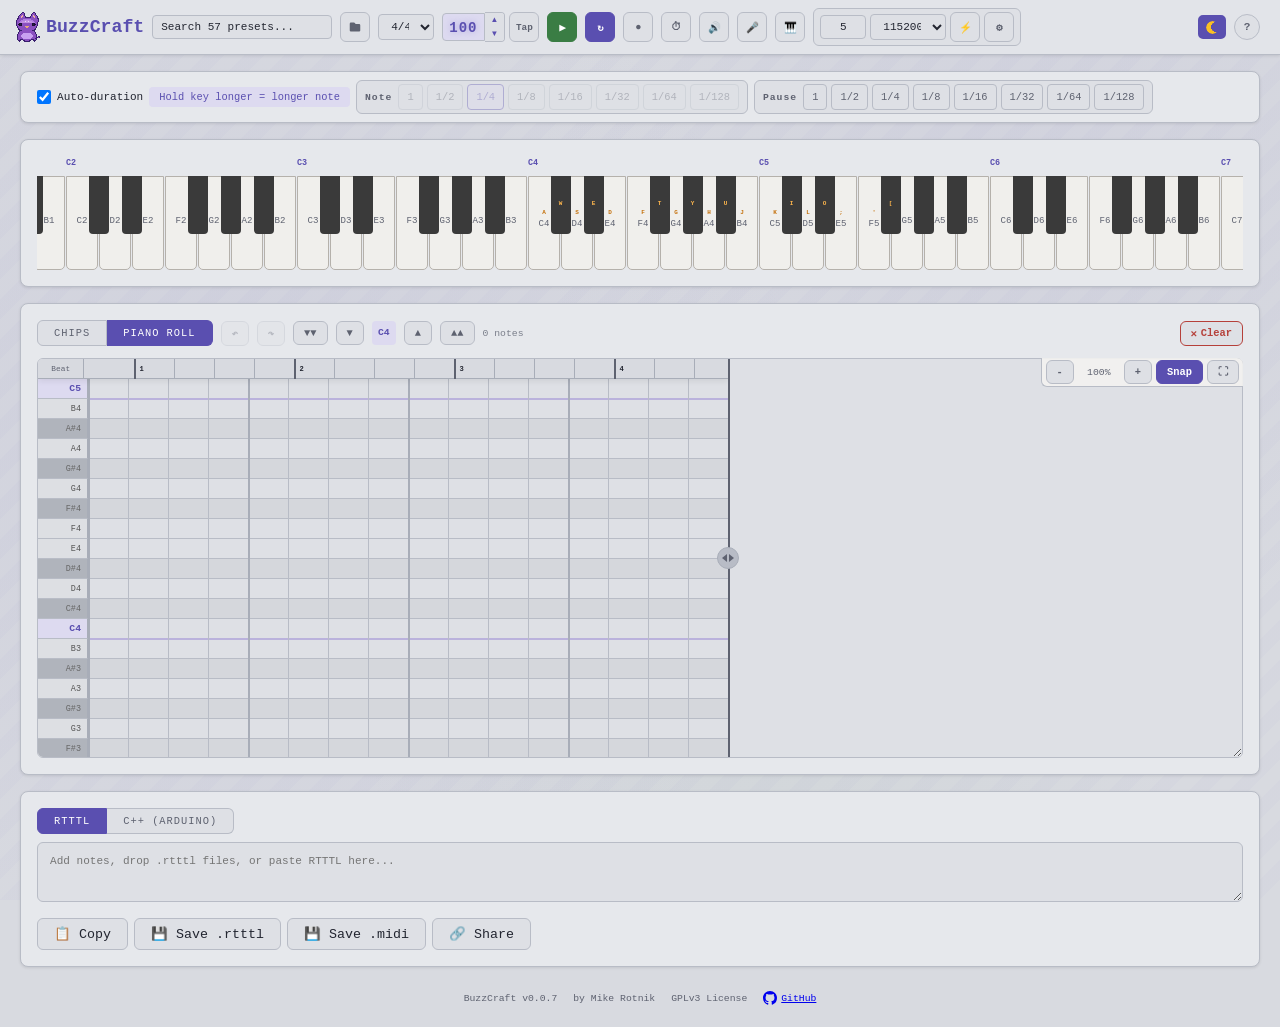
==== commit 6bd821ba: "Clear resets preset to default, fix btn gap, link BuzzCraft title - Clear all now resets preset sear" ====
--- a/index.html
+++ b/index.html
@@ -15,7 +15,7 @@
 
 <div class="top-bar" id="top-bar">
   <canvas id="dance-cat" width="32" height="32"></canvas>
-  <h1>BuzzCraft</h1>
+  <h1><a href="https://mrotnik.github.io/buzzcraft/" target="_blank" rel="noopener" style="color:inherit;text-decoration:none">BuzzCraft</a></h1>
   <span class="preset-search-wrap tip-down" data-tip="Search presets">
     <input type="text" class="melody-search" id="melody-search" placeholder="Search presets..." autocomplete="off">
     <div class="preset-dropdown" id="preset-dropdown"></div>
--- a/css/base.css
+++ b/css/base.css
@@ -46,7 +46,7 @@
   box-shadow: 0 1px 3px var(--section-shadow);
 }
 .top-bar-bpm { font-size: 0.9em; white-space: nowrap; display: inline-flex; align-items: center; gap: 4px; }
-.top-bar .btn { height: 30px; display: inline-flex; align-items: center; justify-content: center; white-space: nowrap; gap: 4px; }
+.top-bar .btn { height: 30px; justify-content: center; white-space: nowrap; }
 .top-bar-pinned {
   position: absolute; right: 20px; top: 50%; transform: translateY(-50%);
   display: flex; align-items: center; gap: 8px;
--- a/css/controls.css
+++ b/css/controls.css
@@ -85,6 +85,7 @@
 .btn {
   padding: 9px 18px; border: 1px solid transparent; border-radius: 6px;
   cursor: pointer; font-family: monospace; font-size: 0.9em; font-weight: bold;
+  display: inline-flex; align-items: center; gap: 4px;
 }
 .btn-sm { padding: 5px 10px; font-size: 0.8em; }
 .btn-play  { background: var(--success); color: #fff; border-color: var(--success); }
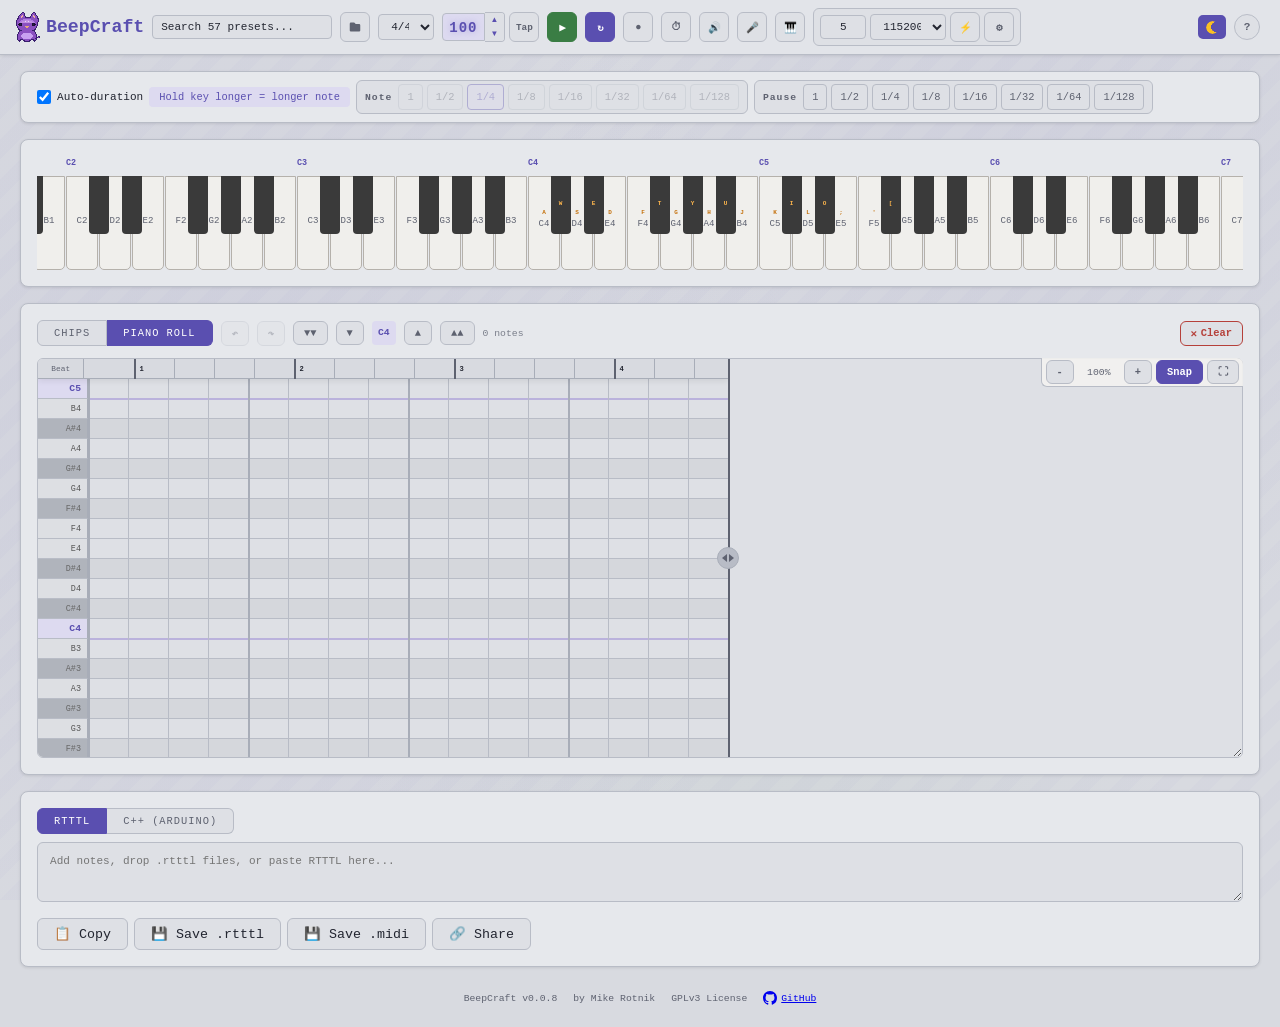
==== commit 991aef65: "Rename BuzzCraft to BeepCraft to avoid name collision with github.com/buzzCraft Migrate localStorage" ====
--- a/index.html
+++ b/index.html
@@ -2,7 +2,7 @@
 <html lang="en">
 <head>
 <meta charset="UTF-8">
-<title>BuzzCraft</title>
+<title>BeepCraft</title>
 <link rel="icon" href="data:image/svg+xml,<svg xmlns='http://www.w3.org/2000/svg' viewBox='0 0 100 100'><text y='.9em' font-size='90'>&#127925;</text></svg>">
 <link rel="stylesheet" href="css/base.css">
 <link rel="stylesheet" href="css/controls.css">
@@ -15,7 +15,7 @@
 
 <div class="top-bar" id="top-bar">
   <canvas id="dance-cat" width="32" height="32"></canvas>
-  <h1><a href="https://mrotnik.github.io/buzzcraft/" target="_blank" rel="noopener" style="color:inherit;text-decoration:none">BuzzCraft</a></h1>
+  <h1><a href="https://mrotnik.github.io/beepcraft/" target="_blank" rel="noopener" style="color:inherit;text-decoration:none">BeepCraft</a></h1>
   <span class="preset-search-wrap tip-down" data-tip="Search presets">
     <input type="text" class="melody-search" id="melody-search" placeholder="Search presets..." autocomplete="off">
     <div class="preset-dropdown" id="preset-dropdown"></div>
@@ -218,10 +218,10 @@
 </div>
 
 <footer class="app-footer">
-  <span id="app-version">BuzzCraft</span>
+  <span id="app-version">BeepCraft</span>
   <span>by Mike Rotnik</span>
   <span>GPLv3 License</span>
-  <a href="https://github.com/mrotnik/buzzcraft" target="_blank" rel="noopener"><svg width="14" height="14" viewBox="0 0 16 16" fill="currentColor"><path d="M8 0C3.58 0 0 3.58 0 8c0 3.54 2.29 6.53 5.47 7.59.4.07.55-.17.55-.38 0-.19-.01-.82-.01-1.49-2.01.37-2.53-.49-2.69-.94-.09-.23-.48-.94-.82-1.13-.28-.15-.68-.52-.01-.53.63-.01 1.08.58 1.23.82.72 1.21 1.87.87 2.33.66.07-.52.28-.87.51-1.07-1.78-.2-3.64-.89-3.64-3.95 0-.87.31-1.59.82-2.15-.08-.2-.36-1.02.08-2.12 0 0 .67-.21 2.2.82.64-.18 1.32-.27 2-.27.68 0 1.36.09 2 .27 1.53-1.04 2.2-.82 2.2-.82.44 1.1.16 1.92.08 2.12.51.56.82 1.27.82 2.15 0 3.07-1.87 3.75-3.65 3.95.29.25.54.73.54 1.48 0 1.07-.01 1.93-.01 2.2 0 .21.15.46.55.38A8.01 8.01 0 0016 8c0-4.42-3.58-8-8-8z"/></svg> GitHub</a>
+  <a href="https://github.com/mrotnik/beepcraft" target="_blank" rel="noopener"><svg width="14" height="14" viewBox="0 0 16 16" fill="currentColor"><path d="M8 0C3.58 0 0 3.58 0 8c0 3.54 2.29 6.53 5.47 7.59.4.07.55-.17.55-.38 0-.19-.01-.82-.01-1.49-2.01.37-2.53-.49-2.69-.94-.09-.23-.48-.94-.82-1.13-.28-.15-.68-.52-.01-.53.63-.01 1.08.58 1.23.82.72 1.21 1.87.87 2.33.66.07-.52.28-.87.51-1.07-1.78-.2-3.64-.89-3.64-3.95 0-.87.31-1.59.82-2.15-.08-.2-.36-1.02.08-2.12 0 0 .67-.21 2.2.82.64-.18 1.32-.27 2-.27.68 0 1.36.09 2 .27 1.53-1.04 2.2-.82 2.2-.82.44 1.1.16 1.92.08 2.12.51.56.82 1.27.82 2.15 0 3.07-1.87 3.75-3.65 3.95.29.25.54.73.54 1.48 0 1.07-.01 1.93-.01 2.2 0 .21.15.46.55.38A8.01 8.01 0 0016 8c0-4.42-3.58-8-8-8z"/></svg> GitHub</a>
 </footer>
 
 <div class="toast" id="toast"></div>
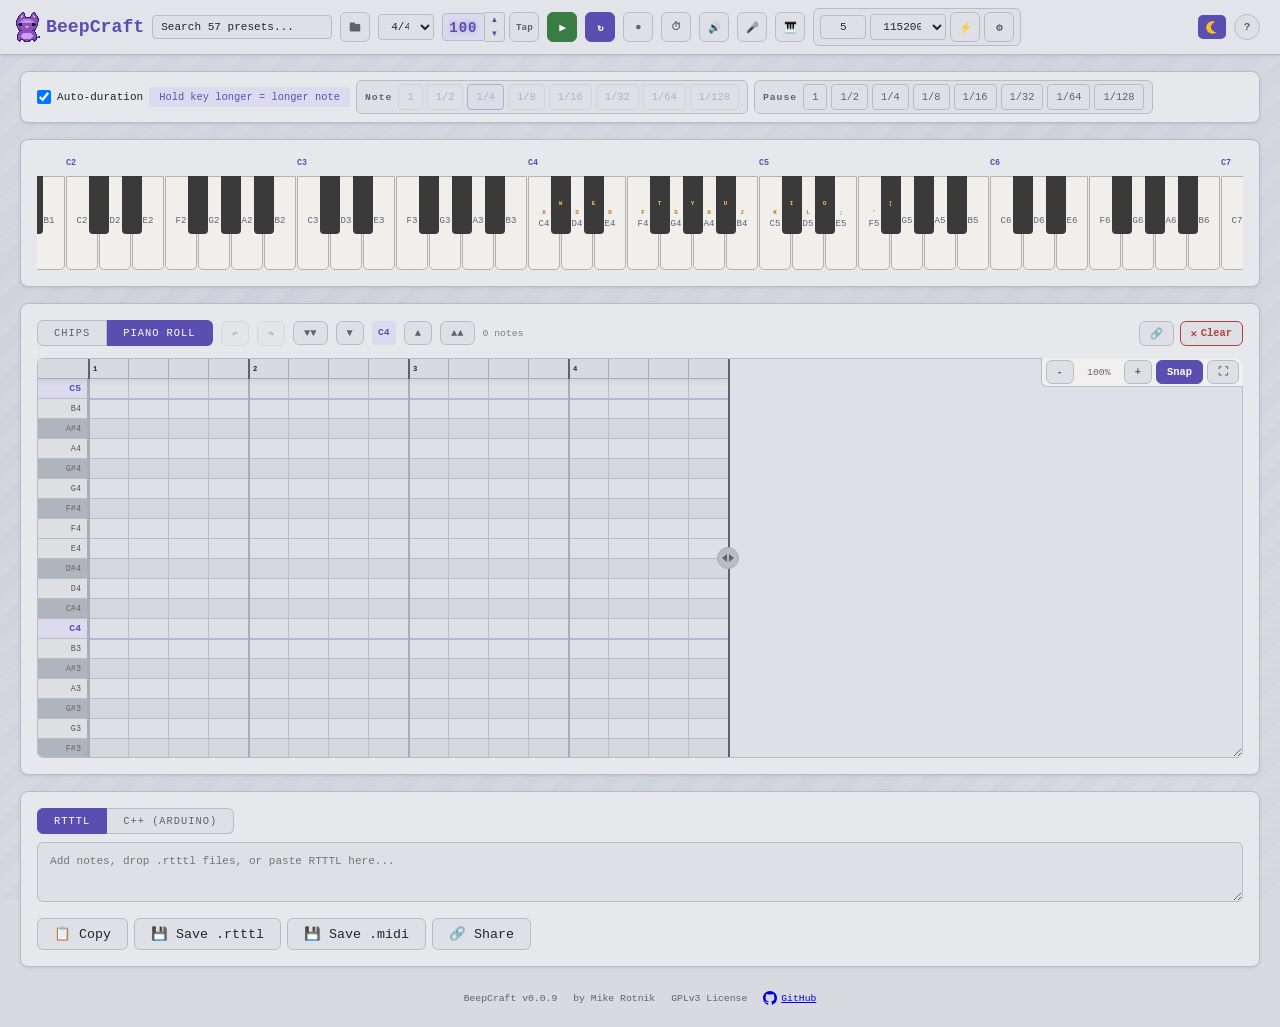
==== commit 4691cf4c: "DRY refactoring, security hardening, playback fix, input validation - Extract totalBeats(), DUR_VALU" ====
--- a/index.html
+++ b/index.html
@@ -2,6 +2,7 @@
 <html lang="en">
 <head>
 <meta charset="UTF-8">
+<meta http-equiv="Content-Security-Policy" content="default-src 'self'; script-src 'self' 'unsafe-inline'; style-src 'self' 'unsafe-inline'; img-src 'self' data:; media-src 'self' blob:; connect-src 'self'; object-src 'none'; base-uri 'self'; frame-ancestors 'none'">
 <title>BeepCraft</title>
 <link rel="icon" href="data:image/svg+xml,<svg xmlns='http://www.w3.org/2000/svg' viewBox='0 0 100 100'><text y='.9em' font-size='90'>&#127925;</text></svg>">
 <link rel="stylesheet" href="css/base.css">
@@ -115,8 +116,9 @@
       <span class="info" id="note-count">0 notes</span>
       <span class="info" id="melody-stats"></span>
     </div>
-    <span class="melody-name" id="melody-name" data-tip="Click to rename"></span>
+    <span class="melody-name-wrap"><span class="melody-name" id="melody-name" data-tip="Click to rename"></span></span>
     <div class="seq-header-right">
+      <button class="btn btn-clear btn-sm" id="btn-share-seq" data-tip="Copy shareable link">&#128279;</button>
       <button class="btn btn-danger btn-sm" id="btn-clear" data-tip="Clear all notes (C)">&#10005;<span class="btn-text">Clear</span></button>
     </div>
   </div>
--- a/css/base.css
+++ b/css/base.css
@@ -20,6 +20,11 @@
   --dropdown-bg: #e6e8ec;
   --dropdown-border: #b8bcc6;
   --dropdown-hover: #dee0e5;
+  --selection: #d03830;
+  --pr-label-w: 50px;
+  --pr-row-h: 20px;
+  --pr-timeline-h: 20px;
+  --modal-max-w: 460px;
 }
 
 * { box-sizing: border-box; margin: 0; padding: 0; user-select: none; -webkit-user-select: none; }
--- a/css/controls.css
+++ b/css/controls.css
@@ -7,9 +7,9 @@
   background: var(--accent-bg); color: var(--accent); font-family: monospace; font-size: 1.2em; font-weight: bold;
   padding: 0 6px; border-radius: 4px 0 0 4px; border: 1px solid var(--section-border);
   min-width: 38px; text-align: center; letter-spacing: 1px; cursor: pointer;
-  text-shadow: 0 0 6px rgba(112,93,207,0.4); line-height: 28px; height: 28px;
-}
-.led-display:hover { text-shadow: 0 0 10px rgba(112,93,207,0.6); }
+  text-shadow: 0 0 6px color-mix(in srgb, var(--accent) 40%, transparent); line-height: 28px; height: 28px;
+}
+.led-display:hover { text-shadow: 0 0 10px color-mix(in srgb, var(--accent) 60%, transparent); }
 .bpm-input {
   width: 52px; padding: 6px 4px; border: 1px solid var(--input-border); border-radius: 0;
   font-family: monospace; font-size: 1em; text-align: center;
@@ -74,7 +74,7 @@
 .seq-header { display: flex; align-items: center; gap: 8px; margin-bottom: 12px; flex-wrap: wrap; position: relative; }
 .seq-header .info { margin: 0; }
 .seq-header-left { display: flex; align-items: center; gap: 8px; z-index: 1; }
-.seq-header-right { display: flex; align-items: center; gap: 6px; margin-left: auto; flex-wrap: wrap; z-index: 1; }
+.seq-header-right { display: flex; align-items: center; gap: 6px; margin-left: auto; z-index: 1; }
 .seq-header.compact-1 #melody-stats { display: none; }
 .seq-header.compact-2 .seq-header-left { gap: 4px; }
 .seq-header.compact-2 .seq-header-left .btn-sm { padding: 4px 6px; }
@@ -188,9 +188,11 @@
 }
 .pin-input { width: 46px; text-align: center; }
 
+.melody-name-wrap {
+  flex: 1 1 0; min-width: 0; display: flex; justify-content: center;
+}
 .melody-name {
-  flex: 1 1 0; min-width: 0;
-  font-weight: bold; font-size: 1.2em; text-align: center;
+  max-width: 100%; font-weight: bold; font-size: 1.2em; text-align: center;
   color: var(--accent); white-space: nowrap; overflow: hidden; text-overflow: ellipsis;
   cursor: pointer;
 }
@@ -225,7 +227,7 @@
 }
 .modal-content {
   background: var(--section-bg); border-radius: 10px; padding: 20px 24px;
-  max-width: 460px; width: 90%; box-shadow: 0 8px 32px rgba(0,0,0,0.2);
+  max-width: var(--modal-max-w); width: 90%; box-shadow: 0 8px 32px rgba(0,0,0,0.2);
 }
 .modal-header { display: flex; align-items: center; justify-content: space-between; margin-bottom: 12px; }
 .modal-header h3 { margin: 0; font-size: 1.1em; }
--- a/css/piano-roll.css
+++ b/css/piano-roll.css
@@ -10,7 +10,7 @@
 .piano-roll { position: relative; overflow: auto; border: 1px solid var(--section-border); border-radius: 6px; background: var(--subtle-bg); height: 400px; resize: vertical; min-height: 150px; max-height: 90vh; }
 .piano-roll-inner { position: relative; overflow: clip; }
 .pr-label {
-  width: 50px; height: 20px; display: flex; align-items: center; justify-content: flex-end;
+  width: var(--pr-label-w); height: var(--pr-row-h); display: flex; align-items: center; justify-content: flex-end;
   padding-right: 6px; font-size: 0.65em; color: #555; background: #dddfe3;
   border-bottom: 1px solid var(--section-border); border-right: 1px solid var(--input-border); box-sizing: border-box;
   flex-shrink: 0; user-select: none; cursor: pointer;
@@ -19,12 +19,12 @@
 .pr-label.black-key-row:hover { background: #555; }
 .pr-label.octave-c:hover { background: #d0ccec; }
 .pr-labels-sticky {
-  position: sticky; left: 0; z-index: 5; width: 50px; height: 100%;
+  position: sticky; left: 0; z-index: 5; width: var(--pr-label-w); height: 100%;
   flex-shrink: 0; pointer-events: auto;
 }
 .pr-label.octave-c { background: var(--accent-bg); color: var(--accent); font-weight: 700; font-size: 0.75em; }
 .pr-label.black-key-row { background: #b0b4bc; color: #666; }
-.pr-row-bg { position: absolute; left: 50px; height: 20px; pointer-events: none; }
+.pr-row-bg { position: absolute; left: var(--pr-label-w); height: var(--pr-row-h); pointer-events: none; }
 .pr-row-bg.black-key-row { background: rgba(0,0,0,0.04); }
 .pr-gridline-h {
   position: absolute; left: 0; height: 1px; background: var(--section-border); pointer-events: none;
@@ -43,7 +43,7 @@
   box-shadow: 0 1px 2px rgba(0,0,0,0.15); min-width: 8px; z-index: 2;
 }
 .pr-note:hover { filter: brightness(1.15); }
-.pr-note.selected { outline: 2px solid #d03830; outline-offset: -1px; box-shadow: 0 0 0 1px #d03830, 0 1px 6px rgba(208,56,48,0.45); z-index: 3; }
+.pr-note.selected { outline: 2px solid var(--selection); outline-offset: -1px; box-shadow: 0 0 0 1px var(--selection), 0 1px 6px color-mix(in srgb, var(--selection) 45%, transparent); z-index: 3; }
 .pr-note-label { pointer-events: none; }
 .pr-note .pr-resize {
   position: absolute; right: 0; top: 0; width: 6px; height: 100%;
@@ -53,21 +53,16 @@
 .pr-note .pr-resize:hover { background: rgba(255,255,255,0.7); }
 .piano-roll .pr-empty { padding: 20px; text-align: center; color: var(--muted); font-size: 0.85em; }
 .pr-timeline {
-  position: sticky; top: 0; z-index: 11; height: 20px; min-width: 100%; background: var(--bg);
+  position: sticky; top: 0; z-index: 11; height: var(--pr-timeline-h); min-width: 100%; background: var(--bg);
   border-bottom: 1px solid var(--input-border); cursor: pointer; user-select: none; display: flex;
   box-shadow: 0 2px 6px rgba(0,0,0,0.08);
 }
-.pr-timeline-label {
-  position: absolute; width: 50px; height: 20px; background: var(--bg);
-  border-right: 1px solid var(--input-border); border-bottom: 1px solid var(--input-border);
-  z-index: 12; left: 0; top: 0; display: flex; align-items: center;
-  justify-content: center; font-size: 0.6em; color: var(--muted);
-}
+.pr-timeline-label { display: none; }
 .pr-timeline-inner {
-  position: relative; height: 20px; margin-left: 50px; overflow: hidden;
+  position: relative; height: var(--pr-timeline-h); margin-left: var(--pr-label-w);
 }
 .pr-timeline-beat {
-  position: absolute; top: 0; height: 20px; display: flex; align-items: center;
+  position: absolute; top: 0; height: var(--pr-timeline-h); display: flex; align-items: center;
   padding-left: 3px; font-size: 0.55em; color: var(--muted); border-left: 1px solid var(--input-border);
   box-sizing: border-box;
 }
@@ -91,6 +86,11 @@
 .pr-hover-line {
   position: absolute; top: 0; width: 1px; background: var(--accent); z-index: 9;
   pointer-events: none; opacity: 0.6;
+}
+.pr-hover-marker {
+  position: absolute; top: 0; width: 0; height: 0; pointer-events: none; z-index: 12;
+  border-left: 8px solid transparent; border-right: 8px solid transparent;
+  border-top: 12px solid var(--accent);
 }
 .pr-edge-handle {
   position: absolute; width: 6px; cursor: ew-resize; z-index: 8;
--- a/css/dark.css
+++ b/css/dark.css
@@ -1,4 +1,4 @@
-[data-theme="dark"] { color-scheme: dark; --led-color: #ffaa00; }
+[data-theme="dark"] { color-scheme: dark; --led-color: #ffaa00; --selection: #e5c07b; }
 [data-theme="dark"] body {
   background: #282c34; color: #abb2bf;
   background-image:
@@ -79,7 +79,7 @@
 [data-theme="dark"] .pr-gridline-v.measure { background: #636d83; }
 [data-theme="dark"] .pr-select-rect { border-color: #61afef; background: rgba(97,175,239,0.1); }
 [data-theme="dark"] .pr-note { background: #61afef; color: #282c34; }
-[data-theme="dark"] .pr-note.selected { outline-color: #e5c07b; box-shadow: 0 0 0 1px #e5c07b, 0 1px 6px rgba(229,192,123,0.5); }
+[data-theme="dark"] .pr-note.selected { outline-color: var(--selection); box-shadow: 0 0 0 1px var(--selection), 0 1px 6px color-mix(in srgb, var(--selection) 50%, transparent); }
 [data-theme="dark"] .pr-edge-expand { background: #3e4451; border-color: #4b5263; color: #636d83; }
 [data-theme="dark"] .pr-edge-expand:hover, [data-theme="dark"] .pr-edge-expand.active { background: #61afef; color: #282c34; border-color: #61afef; }
 [data-theme="dark"] .pr-playhead { background: #e06c75; box-shadow: 0 0 4px rgba(224,108,117,0.5); }
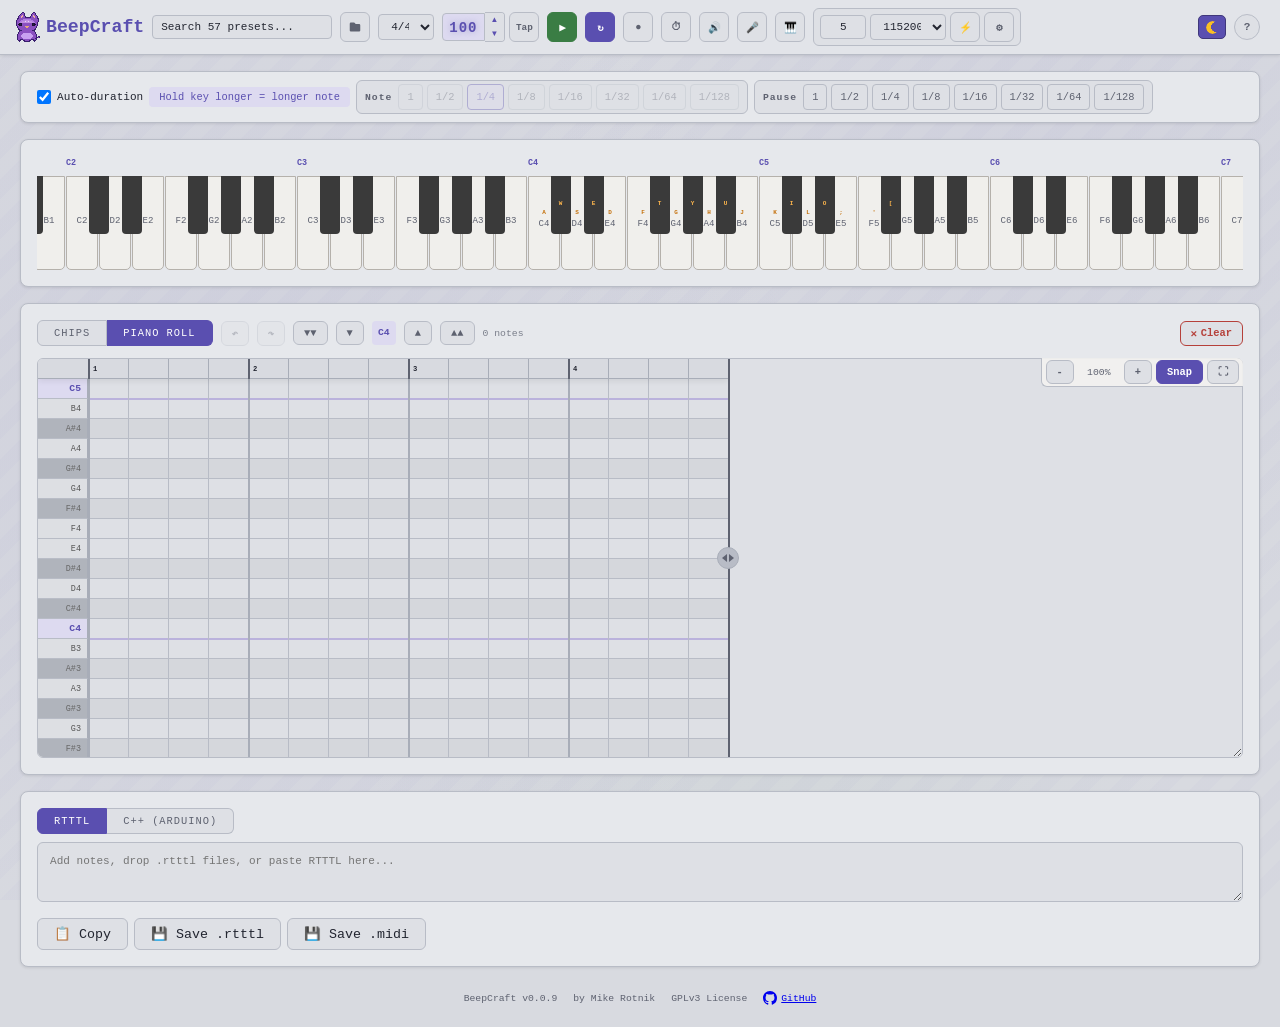
==== commit 182922b9: "Disable share links, fix button edge clicks, security hardening Remove share buttons and #r= hash au" ====
--- a/index.html
+++ b/index.html
@@ -2,7 +2,7 @@
 <html lang="en">
 <head>
 <meta charset="UTF-8">
-<meta http-equiv="Content-Security-Policy" content="default-src 'self'; script-src 'self' 'unsafe-inline'; style-src 'self' 'unsafe-inline'; img-src 'self' data:; media-src 'self' blob:; connect-src 'self'; object-src 'none'; base-uri 'self'; frame-ancestors 'none'">
+<meta http-equiv="Content-Security-Policy" content="default-src 'self'; script-src 'self' 'unsafe-inline'; style-src 'self' 'unsafe-inline'; img-src 'self' data:; media-src 'self' blob:; connect-src 'self'; object-src 'none'; base-uri 'self'">
 <title>BeepCraft</title>
 <link rel="icon" href="data:image/svg+xml,<svg xmlns='http://www.w3.org/2000/svg' viewBox='0 0 100 100'><text y='.9em' font-size='90'>&#127925;</text></svg>">
 <link rel="stylesheet" href="css/base.css">
@@ -118,7 +118,7 @@
     </div>
     <span class="melody-name-wrap"><span class="melody-name" id="melody-name" data-tip="Click to rename"></span></span>
     <div class="seq-header-right">
-      <button class="btn btn-clear btn-sm" id="btn-share-seq" data-tip="Copy shareable link">&#128279;</button>
+      <button class="btn btn-clear btn-sm" id="btn-share-seq" data-tip="Copy shareable link" style="display:none">&#128279;</button>
       <button class="btn btn-danger btn-sm" id="btn-clear" data-tip="Clear all notes (C)">&#10005;<span class="btn-text">Clear</span></button>
     </div>
   </div>
@@ -153,7 +153,7 @@
       <button class="copy-btn" id="rtttl-copy-btn">&#128203; Copy</button>
       <button class="copy-btn" id="rtttl-save-btn" data-tip="Download as .rtttl file">&#128190; Save .rtttl</button>
       <button class="copy-btn" id="midi-save-btn" data-tip="Download as Standard MIDI file">&#128190; Save .midi</button>
-      <button class="copy-btn" id="btn-share" data-tip="Copy shareable link to clipboard">&#128279; Share</button>
+      <button class="copy-btn" id="btn-share" data-tip="Copy shareable link to clipboard" style="display:none">&#128279; Share</button>
     </div>
   </div>
   <div id="output-arduino" style="display:none; margin-top:8px">
--- a/css/controls.css
+++ b/css/controls.css
@@ -116,13 +116,13 @@
 }
 .theme-toggle:hover { background: var(--section-border); }
 .btn-help:hover { background: var(--section-border); }
-.btn:active:not(:disabled) { transform: scale(0.95); opacity: 0.7; }
+.btn:active:not(:disabled) { opacity: 0.7; box-shadow: inset 0 1px 3px rgba(0,0,0,0.3); }
 .btn:disabled { opacity: 0.35; cursor: default; }
-.dur-btn:active { transform: scale(0.95); opacity: 0.7; }
-.pause-btn:active { transform: scale(0.95); opacity: 0.7; }
-.copy-btn:active { transform: scale(0.95); opacity: 0.7; }
-.theme-toggle:active { transform: scale(0.9); }
-.btn-help:active { transform: scale(0.9); }
+.dur-btn:active { opacity: 0.7; box-shadow: inset 0 1px 3px rgba(0,0,0,0.3); }
+.pause-btn:active { opacity: 0.7; box-shadow: inset 0 1px 3px rgba(0,0,0,0.3); }
+.copy-btn:active { opacity: 0.7; box-shadow: inset 0 1px 3px rgba(0,0,0,0.3); }
+.theme-toggle:active { opacity: 0.7; box-shadow: inset 0 1px 3px rgba(0,0,0,0.3); }
+.btn-help:active { opacity: 0.7; box-shadow: inset 0 1px 3px rgba(0,0,0,0.3); }
 
 @keyframes pulse-rec {
   0%, 100% { opacity: 1; }
@@ -130,7 +130,7 @@
 }
 
 .theme-toggle {
-  width: 28px; height: 24px; border: 2px solid var(--accent); border-radius: 5px;
+  width: 28px; height: 24px; border: 1px solid color-mix(in srgb, var(--accent) 70%, #000); border-radius: 5px;
   background: var(--accent); color: #fff; cursor: pointer; font-size: 1em; line-height: 1;
   display: inline-flex; align-items: center; justify-content: center; padding: 1px;
 }
--- a/css/dark.css
+++ b/css/dark.css
@@ -128,7 +128,7 @@
 [data-theme="dark"] .copy-btn:hover { background: #4b5263; }
 [data-theme="dark"] .info { color: #4b5263; }
 
-[data-theme="dark"] .theme-toggle { background: #61afef; color: #fbbf24; border-color: #4a9ae0; }
+[data-theme="dark"] .theme-toggle { background: #61afef; color: #fbbf24; border-color: #528fbf; }
 [data-theme="dark"] .theme-toggle:hover { background: #4a9ae0; }
 
 [data-theme="dark"] .btn-help { background: #3e4451; color: #abb2bf; border-color: #4b5263; }
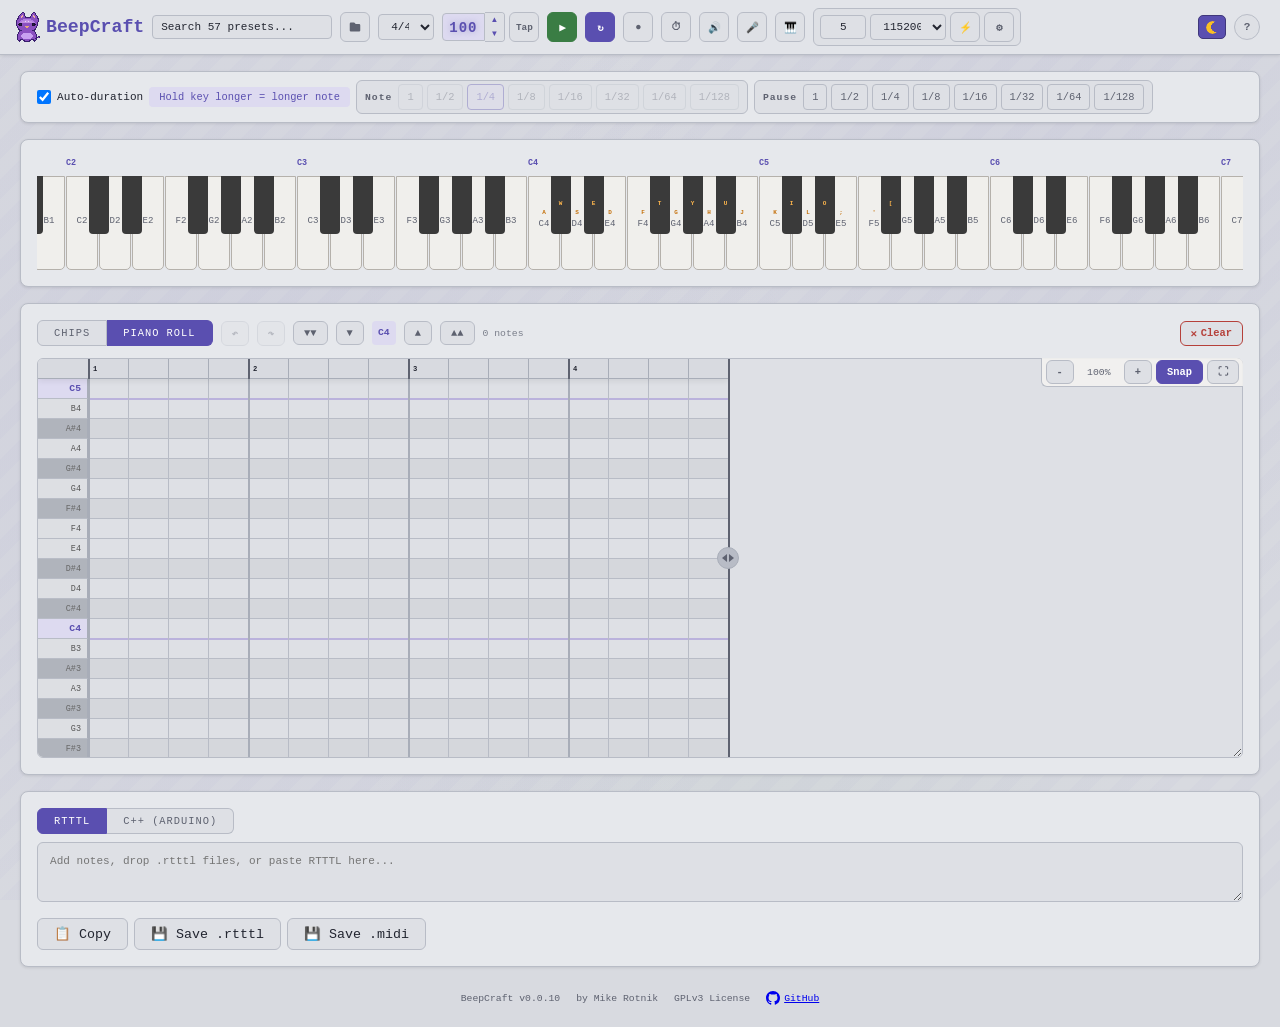
==== commit d89c74c1: "Ctrl+scroll zoom, middle-click pan, shortcut legend updates Add Ctrl+scroll to zoom piano roll and m" ====
--- a/index.html
+++ b/index.html
@@ -184,6 +184,8 @@
       <tr><td><kbd>C</kbd></td><td>Clear all notes</td></tr>
       <tr><td><kbd>&#9650;</kbd> / <kbd>&#9660;</kbd></td><td>Pitch up / down (semitone)</td></tr>
       <tr><td><kbd>+</kbd> / <kbd>-</kbd></td><td>Zoom piano roll in / out</td></tr>
+      <tr><td><kbd>Mod+Scroll</kbd></td><td>Zoom piano roll in / out</td></tr>
+      <tr><td><kbd>Middle mouse</kbd> + drag</td><td>Pan piano roll</td></tr>
       <tr><td><kbd>A S D F G H J K L ; '</kbd></td><td>White piano keys</td></tr>
       <tr><td><kbd>W E T Y U I O [</kbd></td><td>Black piano keys</td></tr>
       <tr><td><kbd>Right-click</kbd></td><td>Remove note (piano roll)</td></tr>
@@ -191,6 +193,7 @@
       <tr><td><kbd>M</kbd></td><td>Toggle metronome</td></tr>
       <tr><td><kbd>Mod+Enter</kbd></td><td>Fullscreen piano roll</td></tr>
       <tr><td><kbd>Esc</kbd></td><td>Exit fullscreen / close modal</td></tr>
+      <tr><td>Drop files</td><td>Import MIDI, audio, or RTTTL files</td></tr>
       <tr><td><kbd>?</kbd></td><td>Toggle this help</td></tr>
     </table>
   </div>
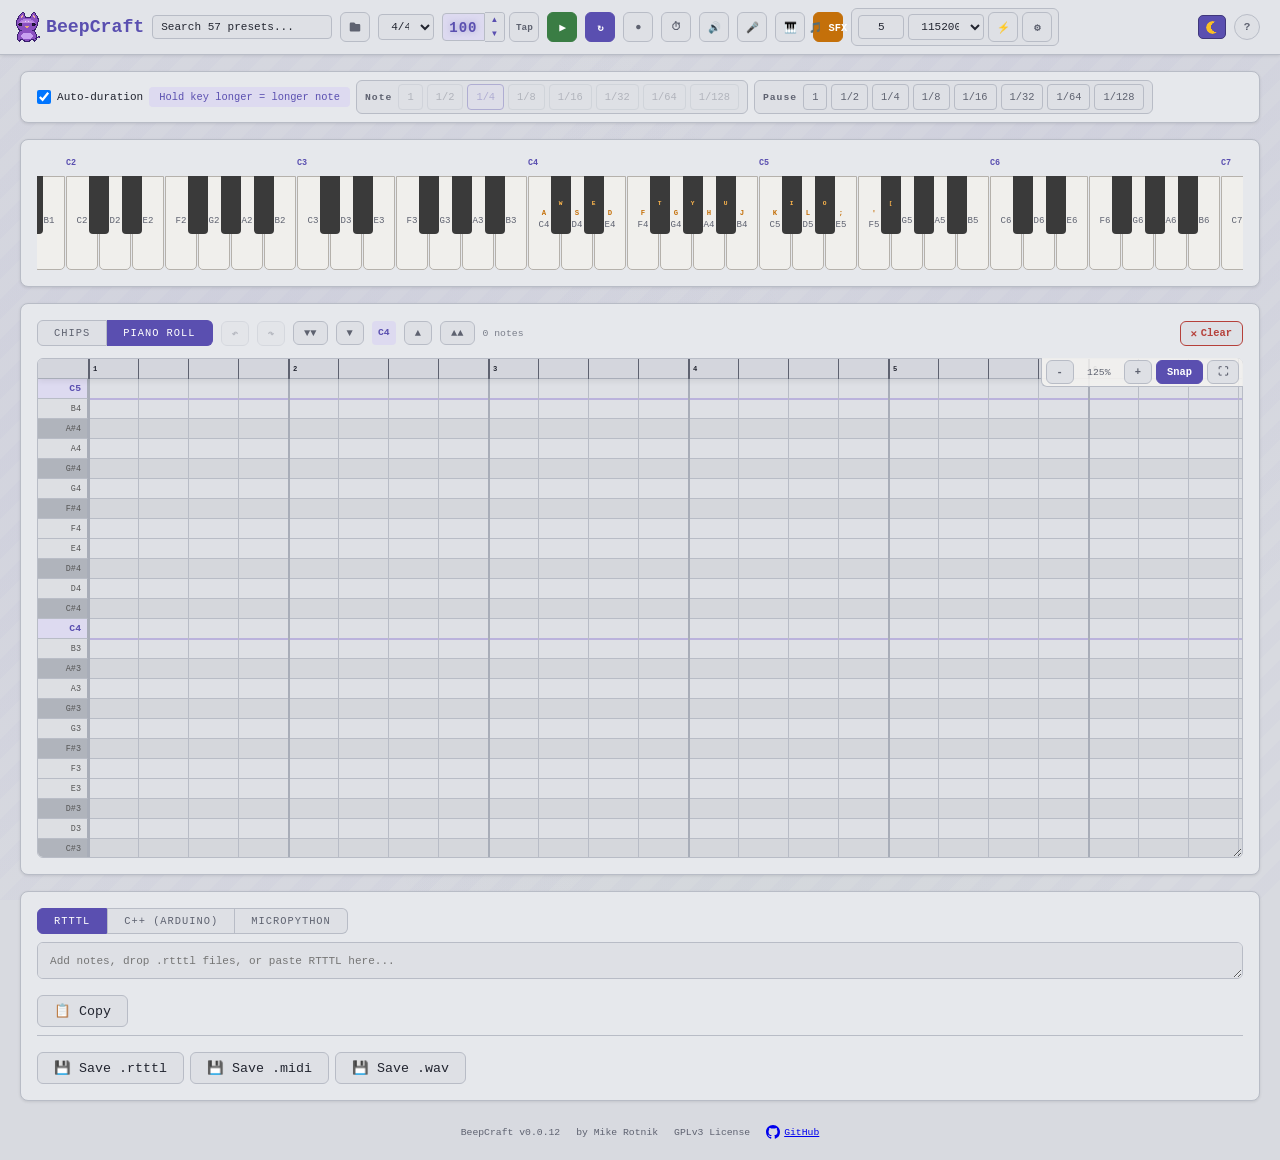
==== commit 37523063: "SFX enhancements, refactoring, security hardening, bug fixes SFX generator: - New frequency curves: " ====
--- a/index.html
+++ b/index.html
@@ -44,6 +44,7 @@
   <button class="btn btn-clear btn-sm tip-down" id="btn-import-audio" data-tip="Import audio file (WAV/MP3) — detects monophonic melody pitches">&#128266;<span class="btn-text">Import</span></button>
   <button class="btn btn-clear btn-sm tip-down" id="btn-mic-record" data-tip="Record from microphone — detects melody pitches">&#127908;<span class="btn-text">Mic</span></button>
   <button class="btn btn-clear btn-sm tip-down" id="btn-midi" data-tip="Connect MIDI keyboard">&#127929;<span class="btn-text">MIDI</span></button>
+  <button class="btn btn-sfx btn-sm tip-down" id="btn-sfx" data-tip="Generate sound effects (laser, explosion, jump, etc.)">&#127925; SFX</button>
   <span class="top-bar-group" id="serial-group">
     <span class="top-bar-group-label"><span style="font-size:1.3em">&#12336;</span> Serial</span>
     <span class="tip-down" data-tip="Buzzer GPIO pin number on your board"><input type="text" class="pin-input" id="buzzer-pin" value="5" maxlength="3"></span>
@@ -131,7 +132,7 @@
     <div class="piano-roll-wrapper">
       <div class="pr-zoom-controls tip-down tip-right" data-tip="Zoom — use +/- keys or scroll here">
         <button class="btn btn-clear btn-sm" id="btn-zoom-out">-</button>
-        <input type="text" class="pr-zoom-input" id="pr-zoom-input" value="100%">
+        <input type="text" class="pr-zoom-input" id="pr-zoom-input" value="125%">
         <button class="btn btn-clear btn-sm" id="btn-zoom-in">+</button>
         <button class="btn btn-clear btn-sm active tip-down tip-right" id="btn-snap" data-tip="Snap notes to grid when dragging">Snap</button>
         <button class="btn btn-clear btn-sm tip-down tip-right" id="btn-pr-fullscreen" data-tip="Toggle fullscreen piano roll (Mod+Enter)">&#x26F6;</button>
@@ -146,20 +147,41 @@
   <div class="view-tabs output-tabs" style="margin-bottom:0;">
     <button class="view-tab active" data-output="rtttl">RTTTL</button>
     <button class="view-tab" data-output="arduino">C++ (Arduino)</button>
+    <button class="view-tab" data-output="micropython">MicroPython</button>
   </div>
   <div id="output-rtttl" style="margin-top:8px">
     <textarea id="rtttl-output" class="rtttl-textarea" placeholder="Add notes, drop .rtttl files, or paste RTTTL here..."></textarea>
+    <div id="rtttl-warn" class="rtttl-warn" style="display:none">Overlapping notes — RTTTL is monophonic, positions will shift</div>
     <div class="rtttl-actions">
       <button class="copy-btn" id="rtttl-copy-btn">&#128203; Copy</button>
-      <button class="copy-btn" id="rtttl-save-btn" data-tip="Download as .rtttl file">&#128190; Save .rtttl</button>
-      <button class="copy-btn" id="midi-save-btn" data-tip="Download as Standard MIDI file">&#128190; Save .midi</button>
-      <button class="copy-btn" id="btn-share" data-tip="Copy shareable link to clipboard" style="display:none">&#128279; Share</button>
     </div>
   </div>
   <div id="output-arduino" style="display:none; margin-top:8px">
-    <p class="info" style="margin:0 0 4px">Works on any Arduino-compatible board: ESP32, STM32, nRF52, ATmega, RP2040, etc.</p>
+    <div class="codegen-options-row">
+      <p class="info" style="margin:0">Works on any Arduino-compatible board: ESP32, STM32, nRF52, ATmega, RP2040, etc.</p>
+      <label class="loop-toggle tip-down" data-tip="Loop: melody restarts after last note. Uncheck for play-once."><input type="checkbox" id="codegen-loop" checked> Loop</label>
+      <label class="loop-toggle tip-down" data-tip="Strip comments and whitespace for smaller code size"><input type="checkbox" id="codegen-compact"> Compact</label>
+    </div>
     <textarea id="output" readonly placeholder="Add some notes to generate code..."></textarea>
-    <button class="copy-btn" id="copy-btn">&#128203; Copy to clipboard</button>
+    <div class="rtttl-actions">
+      <button class="copy-btn" id="copy-btn">&#128203; Copy</button>
+    </div>
+  </div>
+  <div id="output-micropython" style="display:none; margin-top:8px">
+    <div class="codegen-options-row">
+      <p class="info" style="margin:0">ESP32 / RP2040 with MicroPython — uses PWM for tone generation</p>
+      <label class="loop-toggle tip-down" data-tip="Loop: melody repeats with while True. Uncheck for play-once."><input type="checkbox" id="codegen-mp-loop" checked> Loop</label>
+    </div>
+    <textarea id="output-mp" readonly placeholder="Add some notes to generate code..."></textarea>
+    <div class="rtttl-actions">
+      <button class="copy-btn" id="copy-btn-mp">&#128203; Copy</button>
+    </div>
+  </div>
+  <div class="codegen-export-row">
+    <button class="copy-btn" id="rtttl-save-btn" data-tip="Download as .rtttl file">&#128190; Save .rtttl</button>
+    <button class="copy-btn" id="midi-save-btn" data-tip="Download as Standard MIDI file">&#128190; Save .midi</button>
+    <button class="copy-btn" id="wav-save-btn" data-tip="Download melody as WAV audio file">&#128190; Save .wav</button>
+    <button class="copy-btn" id="btn-share" data-tip="Copy shareable link to clipboard" style="display:none">&#128279; Share</button>
   </div>
 </div>
 
@@ -179,6 +201,9 @@
       <tr><td><kbd>Mod+C</kbd></td><td>Copy selected notes</td></tr>
       <tr><td><kbd>Mod+X</kbd></td><td>Cut selected notes</td></tr>
       <tr><td><kbd>Mod+V</kbd></td><td>Paste notes</td></tr>
+      <tr><td><kbd>Mod+D</kbd></td><td>Duplicate selected notes</td></tr>
+      <tr><td><kbd>Mod+G</kbd></td><td>Group/ungroup selected notes</td></tr>
+      <tr><td><kbd>Mod+M</kbd></td><td>Merge adjacent same-pitch notes</td></tr>
       <tr><td><kbd>Z</kbd></td><td>Octave down (transpose)</td></tr>
       <tr><td><kbd>X</kbd></td><td>Octave up (transpose)</td></tr>
       <tr><td><kbd>C</kbd></td><td>Clear all notes</td></tr>
@@ -216,6 +241,88 @@
   </div>
 </div>
 
+<div class="modal-overlay" id="sfx-modal" style="display:none">
+  <div class="modal-content" style="max-width:1300px">
+    <div class="modal-header">
+      <h3>SFX Generator</h3>
+      <div class="sfx-header-actions">
+        <button class="btn btn-clear btn-sm tip-down" id="sfx-graph-play" data-tip="Preview (Space)">&#9654;</button>
+        <button class="btn btn-clear btn-sm tip-down" id="sfx-graph-snap" data-tip="Snap to nearby dot frequency">Snap</button>
+        <span class="sfx-header-sep"></span>
+        <button class="btn btn-clear btn-sm tip-down" id="sfx-undo" data-tip="Undo" disabled>&#8630;</button>
+        <button class="btn btn-clear btn-sm tip-down" id="sfx-redo" data-tip="Redo" disabled>&#8631;</button>
+        <span class="sfx-header-sep"></span>
+        <button class="btn btn-clear btn-xs tip-down" id="sfx-oct-down" data-tip="Octave down (-12)">-12</button>
+        <button class="btn btn-clear btn-xs tip-down" id="sfx-semi-down" data-tip="Semitone down (-1)">-1</button>
+        <button class="btn btn-clear btn-xs tip-down" id="sfx-semi-up" data-tip="Semitone up (+1)">+1</button>
+        <button class="btn btn-clear btn-xs tip-down" id="sfx-oct-up" data-tip="Octave up (+12)">+12</button>
+      </div>
+      <button class="modal-close" id="sfx-modal-close">&times;</button>
+    </div>
+    <div class="sfx-presets">
+      <button class="sfx-preset-btn sfx-dice" id="sfx-dice" data-tip="Randomize all"><svg width="16" height="16" viewBox="0 0 16 16" fill="currentColor" style="vertical-align:middle"><rect x="1" y="1" width="14" height="14" rx="2.5" fill="none" stroke="currentColor" stroke-width="1.5"/><circle cx="4.5" cy="4.5" r="1.3"/><circle cx="11.5" cy="4.5" r="1.3"/><circle cx="4.5" cy="11.5" r="1.3"/><circle cx="11.5" cy="11.5" r="1.3"/><circle cx="8" cy="8" r="1.3"/></svg></button>
+    </div>
+    <div style="position:relative">
+      <canvas id="sfx-graph" class="sfx-graph" height="180"></canvas>
+      <div id="sfx-graph-tip" class="sfx-graph-tip" style="display:none"></div>
+    </div>
+    <canvas id="sfx-waveform" class="sfx-waveform" height="80"></canvas>
+    <div class="sfx-params">
+      <label>Start freq <span class="sfx-value" id="sfx-start-freq-val">3000 Hz</span></label>
+      <input type="range" id="sfx-start-freq" min="31" max="8000" value="3000">
+      <label>End freq <span class="sfx-value" id="sfx-end-freq-val">300 Hz</span></label>
+      <input type="range" id="sfx-end-freq" min="31" max="8000" value="300">
+      <label>Duration <span class="sfx-value" id="sfx-duration-val">200 ms</span></label>
+      <input type="range" id="sfx-duration" min="20" max="2000" value="200">
+      <label>Curve</label>
+      <div class="sfx-btn-row">
+        <button class="sfx-opt-btn active" data-sfx-curve="linear">Linear</button>
+        <button class="sfx-opt-btn" data-sfx-curve="exponential">Exp</button>
+        <button class="sfx-opt-btn" data-sfx-curve="logarithmic">Log</button>
+        <button class="sfx-opt-btn" data-sfx-curve="scurve">S-curve</button>
+        <button class="sfx-opt-btn" data-sfx-curve="pingpong">Ping-pong</button>
+        <button class="sfx-opt-btn" data-sfx-curve="bounce">Bounce</button>
+        <button class="sfx-opt-btn" data-sfx-curve="stairs">Stairs</button>
+        <button class="sfx-opt-btn" data-sfx-curve="sawtooth">Sawtooth</button>
+        <button class="sfx-opt-btn" data-sfx-curve="wobble">Wobble</button>
+        <button class="sfx-opt-btn" data-sfx-curve="noise">Noise</button>
+        <button class="sfx-opt-btn" data-sfx-curve="random">Random</button>
+      </div>
+      <label>Wave <span class="sfx-hint">(browser preview only — piezo buzzer is always square)</span></label>
+      <div class="sfx-btn-row">
+        <button class="sfx-opt-btn sfx-wave-btn active" data-sfx-wave="square" data-tip="Square"><svg viewBox="0 0 24 12" width="24" height="12"><polyline points="0,10 0,2 6,2 6,10 12,10 12,2 18,2 18,10 24,10" fill="none" stroke="currentColor" stroke-width="1.5"/></svg></button>
+        <button class="sfx-opt-btn sfx-wave-btn" data-sfx-wave="sawtooth" data-tip="Sawtooth"><svg viewBox="0 0 24 12" width="24" height="12"><polyline points="0,10 8,2 8,10 16,2 16,10 24,2" fill="none" stroke="currentColor" stroke-width="1.5"/></svg></button>
+        <button class="sfx-opt-btn sfx-wave-btn" data-sfx-wave="triangle" data-tip="Triangle"><svg viewBox="0 0 24 12" width="24" height="12"><polyline points="0,10 6,2 12,10 18,2 24,10" fill="none" stroke="currentColor" stroke-width="1.5"/></svg></button>
+        <button class="sfx-opt-btn sfx-wave-btn" data-sfx-wave="sine" data-tip="Sine"><svg viewBox="0 0 24 12" width="24" height="12"><path d="M0,6 C3,0 6,0 9,6 C12,12 15,12 18,6 C21,0 24,0 24,6" fill="none" stroke="currentColor" stroke-width="1.5"/></svg></button>
+      </div>
+      <label>Grains <span class="sfx-value" id="sfx-grains-val">20</span></label>
+      <span class="sfx-grain-presets">
+        <button class="btn btn-clear btn-xs" data-grains="2">Min</button>
+        <button class="btn btn-clear btn-xs" data-grains="4">Few</button>
+        <button class="btn btn-clear btn-xs" data-grains="20">Med</button>
+        <button class="btn btn-clear btn-xs" data-grains="50">Many</button>
+        <button class="btn btn-clear btn-xs" data-grains="64">Max</button>
+      </span>
+      <input type="range" id="sfx-grains" min="2" max="64" value="20">
+      <label class="sfx-quantize-label"><input type="checkbox" id="sfx-quantize"> Pitch quantize (snap to notes)</label>
+    </div>
+    <div class="sfx-actions">
+      <button class="btn btn-clear btn-sm" id="sfx-swap" data-tip="Swap start/end frequency">&#8646; Swap</button>
+      <button class="btn btn-clear btn-sm" id="sfx-reverse" data-tip="Reverse grain order">&#8634; Reverse</button>
+      <button class="btn btn-clear btn-sm" id="sfx-reset-timing" data-tip="Reset timing to even spacing">Reset timing</button>
+      <button class="btn btn-clear btn-sm" id="sfx-mic" data-tip="Record sound from microphone">&#127908; Record</button>
+      <button class="btn btn-clear btn-sm" id="sfx-import-audio" data-tip="Import WAV/MP3 as SFX"><svg width="14" height="14" viewBox="0 0 16 16" fill="currentColor" style="vertical-align:middle"><path d="M1 3.5A1.5 1.5 0 0 1 2.5 2h3.879a1.5 1.5 0 0 1 1.06.44l1.122 1.12A1.5 1.5 0 0 0 9.62 4H13.5A1.5 1.5 0 0 1 15 5.5v7a1.5 1.5 0 0 1-1.5 1.5h-11A1.5 1.5 0 0 1 1 12.5v-9z"/></svg> Import</button>
+      <input type="file" id="sfx-import-file" accept="audio/*" style="display:none">
+      <button class="btn btn-clear btn-sm" id="sfx-copy-json" data-tip="Copy SFX params as JSON">Copy JSON</button>
+      <button class="btn btn-clear btn-sm" id="sfx-copy-fn" data-tip="Copy as standalone Arduino/MicroPython function">Copy Function</button>
+      <button class="btn btn-clear btn-sm" id="sfx-export-wav" data-tip="Download SFX as WAV file">Export WAV</button>
+      <button class="btn btn-clear btn-sm" id="sfx-preview">Preview</button>
+      <button class="btn btn-clear btn-sm" id="sfx-save" data-tip="Save as custom preset">Save</button>
+      <button class="btn btn-play btn-sm" id="sfx-insert" data-tip="Insert SFX into melody (Enter)">Insert</button>
+    </div>
+  </div>
+</div>
+
 <div class="modal-overlay" id="import-modal" style="display:none">
   <div class="modal-content" style="max-width:350px;text-align:center;padding:30px">
     <div id="import-status" style="font-size:1.1em">Analyzing audio...</div>
@@ -238,6 +345,7 @@
 <script src="js/rtttl.js"></script>
 <script src="js/codegen.js"></script>
 <script src="js/ui.js"></script>
+<script src="js/sfx.js"></script>
 <script src="js/dancing-cat.js"></script>
 <script src="js/playback.js"></script>
 <script src="js/keyboard.js"></script>
--- a/css/base.css
+++ b/css/base.css
@@ -20,7 +20,27 @@
   --dropdown-bg: #e6e8ec;
   --dropdown-border: #b8bcc6;
   --dropdown-hover: #dee0e5;
-  --selection: #d03830;
+  --selection: #f59e0b;
+  --key-white: #f0efec;
+  --key-white-border: #b5b1ab;
+  --key-white-hover: #d8d2f0;
+  --key-white-pressed: #beb4e6;
+  --key-black: #3a3a3a;
+  --key-black-text: #999;
+  --key-black-pressed: #5a48b0;
+  --key-binding: #ffb74d;
+  --pr-label-bg: #dddfe3;
+  --pr-label-text: #555;
+  --pr-label-black: #b0b4bc;
+  --chip-remove-hover: #d04a44;
+  --chip-highlight: #d8d2f0;
+  --chip-playing: #e0c860;
+  --chip-playing-border: #c4a830;
+  --sfx-group-bg: #3a7d44;
+  --sfx-group-text: #fff;
+  --textarea-bg: #dde4d8;
+  --textarea-text: #2e4a24;
+  --textarea-border: #aeb8a4;
   --pr-label-w: 50px;
   --pr-row-h: 20px;
   --pr-timeline-h: 20px;
@@ -63,29 +83,17 @@
 .subsection-label { font-size: 0.75em; color: var(--muted); text-transform: uppercase; letter-spacing: 1px; margin-bottom: 8px; font-weight: bold; }
 
 .info { font-size: 0.75em; color: var(--info-color); margin-top: 6px; }
-.row { display: flex; gap: 16px; align-items: flex-start; flex-wrap: wrap; }
-.row > div { flex: 1; min-width: 220px; }
-
-.collapsible-section { padding: 8px 16px; }
-.collapsible-toggle {
-  background: none; border: none; cursor: pointer; font-family: monospace;
-  font-size: 0.85em; color: var(--muted); text-transform: uppercase; letter-spacing: 1px;
-  display: flex; align-items: center; gap: 6px; padding: 4px 0; font-weight: bold; width: 100%;
-}
-.collapsible-toggle:hover { color: var(--accent); }
-.collapsible-toggle .arrow { font-size: 0.7em; transition: transform 0.15s; display: inline-block; }
-.collapsible-toggle.open .arrow { transform: rotate(90deg); }
-.collapsible-content { padding-top: 12px; }
 
 textarea {
-  width: 100%; height: 200px; background: #dde4d8; color: #2e4a24;
-  border: 1px solid #aeb8a4; border-radius: 6px; padding: 12px;
+  width: 100%; height: 200px; background: var(--textarea-bg); color: var(--textarea-text);
+  border: 1px solid var(--textarea-border); border-radius: 6px; padding: 12px;
   font-family: monospace; font-size: 0.85em; resize: vertical;
 }
 .rtttl-textarea {
   height: 60px; background: var(--subtle-bg); color: var(--text);
   border-color: var(--section-border);
 }
+.codegen-options-row { display: flex; align-items: center; gap: 12px; margin: 0 0 4px; }
 .copy-btn {
   margin-top: 8px; padding: 7px 16px; background: var(--subtle-bg); color: var(--text);
   border: 1px solid var(--section-border); border-radius: 6px; cursor: pointer; font-family: monospace;
@@ -145,7 +153,7 @@
   transition: opacity 0.15s, transform 0.15s;
   font-family: monospace; letter-spacing: 0;
 }
-[data-tip]:hover::after { opacity: 1; transform: translateX(-50%) scale(1); }
+[data-tip]:hover::after { opacity: 1; transform: translateX(-50%) scale(1); transition-delay: 0.4s; }
 [data-tip].tip-down::after { bottom: auto; top: calc(100% + 8px); }
 [data-tip].tip-right::after { left: auto; right: 0; transform: translateX(0) scale(0.95); }
 [data-tip].tip-right:hover::after { transform: translateX(0) scale(1); }
--- a/css/controls.css
+++ b/css/controls.css
@@ -1,7 +1,3 @@
-.mode-row { display: flex; gap: 20px; align-items: center; flex-wrap: wrap; }
-.mode-row label { cursor: pointer; font-size: 0.9em; display: flex; align-items: center; gap: 6px; }
-.mode-row input[type=checkbox] { width: 16px; height: 16px; cursor: pointer; }
-.bpm-label { font-size: 0.8em; color: var(--muted); margin-right: 4px; font-weight: bold; }
 .bpm-wrap { display: inline-flex; align-items: center; gap: 0; }
 .led-display {
   background: var(--accent-bg); color: var(--accent); font-family: monospace; font-size: 1.2em; font-weight: bold;
@@ -81,7 +77,6 @@
 .seq-header.compact-3 #note-count { display: none; }
 .seq-header.compact-3 #btn-clear .btn-text { display: none; }
 
-.controls { display: flex; gap: 8px; flex-wrap: wrap; align-items: center; }
 .btn {
   padding: 9px 18px; border: 1px solid transparent; border-radius: 6px;
   cursor: pointer; font-family: monospace; font-size: 0.9em; font-weight: bold;
@@ -89,6 +84,8 @@
 }
 .btn-sm { padding: 5px 10px; font-size: 0.8em; }
 .btn-play  { background: var(--success); color: #fff; border-color: var(--success); }
+.btn-sfx   { background: #c4700a; color: #fff; border-color: #c4700a; }
+.btn-sfx:hover { filter: brightness(1.15); }
 #dance-cat { vertical-align: middle; margin-left: 2px; margin-right: -4px; image-rendering: pixelated; }
 .btn-stop  { background: var(--error); color: #fff; border-color: var(--error); }
 .btn-clear { background: var(--subtle-bg); color: var(--muted); border-color: var(--section-border); }
@@ -111,6 +108,7 @@
 .btn-record.recording { background: var(--error); color: #fff; border-color: var(--error); animation: pulse-rec 1s infinite; }
 #btn-mic-record.recording { background: var(--error); color: #fff; border-color: var(--error); animation: pulse-rec 1s infinite; }
 .btn:hover:not(:disabled) { opacity: 0.85; }
+.btn-clear.active { background: var(--accent); color: #fff; border-color: var(--accent); }
 .btn-clear:hover:not(:disabled), .btn-record:not(.recording):hover:not(:disabled), .btn-metronome:not(.active):hover:not(:disabled), .btn-loop:not(.active):hover:not(:disabled) {
   opacity: 1; border-color: var(--muted); color: var(--text); background: var(--section-border);
 }
@@ -182,6 +180,11 @@
 .preset-item:hover, .preset-item.active { background: var(--dropdown-hover); }
 .preset-item.loaded { color: var(--accent); font-weight: bold; background: var(--accent-bg); }
 .preset-item .preset-match { color: var(--accent); font-weight: bold; }
+.preset-section-header {
+  padding: 4px 10px; font-size: 0.7em; color: var(--muted); font-weight: bold;
+  text-transform: uppercase; letter-spacing: 0.5px;
+  border-bottom: 1px solid var(--section-border); background: var(--subtle-bg);
+}
 .preset-count {
   padding: 4px 10px; font-size: 0.7em; color: var(--muted);
   text-align: center; border-bottom: 1px solid var(--section-border);
@@ -202,7 +205,21 @@
   border-radius: 4px; padding: 2px 8px; cursor: text;
 }
 
+.loop-toggle { font-size: 0.8em; white-space: nowrap; cursor: pointer; display: flex; align-items: center; gap: 4px; }
+.sfx-quantize-label { font-size: 0.8em; cursor: pointer; display: flex; align-items: center; gap: 4px; margin-top: 4px; padding: 3px 8px; border-radius: 4px; border: 1px solid transparent; }
+.sfx-quantize-label.active { background: var(--accent-bg); color: var(--accent); border-color: var(--accent); }
+.sfx-grain-presets { margin-left: auto; display: flex; gap: 2px; }
+.btn-xs { font-size: 0.7em; padding: 1px 6px; }
+.sfx-graph-snap.active { background: var(--accent); color: #fff; border-color: var(--accent); }
+.sfx-graph-tip {
+  position: absolute; pointer-events: none; z-index: 10;
+  background: var(--section-bg); color: var(--text); border: 1px solid var(--section-border);
+  padding: 6px 12px; font-size: 12px; border-radius: 6px; white-space: nowrap;
+  box-shadow: 0 4px 12px rgba(0,0,0,0.1); font-family: monospace;
+}
+.rtttl-warn { color: #e06c75; font-size: 0.8em; margin: 4px 0 0; }
 .rtttl-actions { display: flex; gap: 6px; margin-top: 4px; }
+.codegen-export-row { display: flex; gap: 6px; margin-top: 8px; padding-top: 8px; border-top: 1px solid var(--section-border); }
 
 .serial-setup-steps p { font-size: 0.85em; margin: 6px 0; line-height: 1.5; }
 .serial-sketch-textarea {
@@ -227,7 +244,8 @@
 }
 .modal-content {
   background: var(--section-bg); border-radius: 10px; padding: 20px 24px;
-  max-width: var(--modal-max-w); width: 90%; box-shadow: 0 8px 32px rgba(0,0,0,0.2);
+  max-width: var(--modal-max-w); width: 90%; max-height: calc(100vh - 40px);
+  overflow-y: auto; overflow-x: clip; box-shadow: 0 8px 32px rgba(0,0,0,0.2);
 }
 .modal-header { display: flex; align-items: center; justify-content: space-between; margin-bottom: 12px; }
 .modal-header h3 { margin: 0; font-size: 1.1em; }
@@ -243,3 +261,39 @@
   display: inline-block; padding: 2px 6px; background: var(--subtle-bg); border: 1px solid var(--section-border);
   border-radius: 3px; font-family: monospace; font-size: 0.85em; box-shadow: 0 1px 0 var(--section-border);
 }
+.sfx-graph { width: 100%; height: 180px; border: 1px solid var(--section-border); border-radius: 6px 6px 0 0; background: var(--subtle-bg); cursor: grab; }
+.sfx-waveform { width: 100%; height: 80px; border: 1px solid var(--section-border); border-top: none; border-radius: 0 0 6px 6px; margin-bottom: 10px; background: var(--subtle-bg); }
+.sfx-presets { display: flex; gap: 4px; flex-wrap: wrap; margin-bottom: 12px; }
+.sfx-preset-btn {
+  padding: 4px 10px; border: 1px solid var(--input-border); border-radius: 4px;
+  background: var(--subtle-bg); cursor: pointer; font-size: 0.8em; color: var(--text);
+}
+.sfx-preset-btn:hover { background: var(--section-border); }
+.sfx-dice { padding: 4px 6px; display: inline-flex; align-items: center; justify-content: center; }
+.sfx-preset-btn.active { background: var(--accent); color: #fff; border-color: var(--accent); }
+.sfx-preset-custom { border-style: dashed; }
+.sfx-preset-del {
+  margin-left: 4px; font-size: 0.9em; opacity: 0; cursor: pointer; color: var(--error);
+  transition: opacity 0.15s;
+}
+.sfx-preset-custom:hover .sfx-preset-del { opacity: 1; }
+.sfx-preset-del:hover { color: var(--error); }
+.sfx-params { display: flex; flex-direction: column; gap: 4px; margin-bottom: 12px; }
+.sfx-params label { font-size: 0.8em; color: var(--muted); display: flex; align-items: center; gap: 6px; }
+.sfx-params input[type="range"] { width: 100%; accent-color: var(--accent); }
+.sfx-btn-row { display: flex; gap: 4px; flex-wrap: wrap; margin-bottom: 4px; }
+.sfx-opt-btn {
+  padding: 3px 10px; border: 1px solid var(--input-border); border-radius: 4px;
+  background: var(--subtle-bg); cursor: pointer; font-size: 0.8em; color: var(--text);
+}
+.sfx-wave-btn { padding: 4px 8px; line-height: 0; }
+.sfx-wave-btn svg { display: block; }
+.sfx-opt-btn:hover { background: var(--section-border); }
+.sfx-opt-btn.active { background: var(--accent); color: #fff; border-color: var(--accent); }
+.sfx-value { font-weight: bold; color: var(--text); margin-left: auto; }
+.sfx-hint { font-weight: normal; font-size: 0.85em; color: var(--muted); font-style: italic; }
+.sfx-actions { display: flex; gap: 8px; justify-content: flex-end; }
+.sfx-header-actions { display: flex; gap: 4px; align-items: center; margin-left: auto; margin-right: 12px; }
+.sfx-header-actions .btn { font-size: 1.1em; padding: 2px 8px; }
+.sfx-header-actions .btn:disabled { opacity: 0.3; cursor: default; }
+.sfx-header-sep { width: 1px; height: 18px; background: var(--section-border); margin: 0 4px; }
--- a/css/keyboard.css
+++ b/css/keyboard.css
@@ -1,28 +1,28 @@
 .keyboard-wrap { overflow-x: auto; padding-bottom: 4px; position: relative; }
 .keyboard { position: relative; height: 110px; user-select: none; }
 .white-key {
-  width: 32px; height: 94px; background: #f0efec; border: 1px solid #b5b1ab;
+  width: 32px; height: 94px; background: var(--key-white); border: 1px solid var(--key-white-border);
   border-radius: 0 0 5px 5px; cursor: pointer; display: flex; align-items: flex-end;
   justify-content: center; padding-bottom: 8px; font-size: 0.7em; color: var(--muted);
   position: absolute; z-index: 1; top: 20px; transition: background 0.05s;
   flex-direction: column; gap: 2px;
 }
-.white-key:hover { background: #d8d2f0; }
-.white-key.pressed { background: #beb4e6; box-shadow: inset 0 3px 8px rgba(90,72,176,0.3), inset 0 -1px 2px rgba(0,0,0,0.1); border-color: #9e94d0; }
+.white-key:hover { background: var(--key-white-hover); }
+.white-key.pressed { background: var(--key-white-pressed); box-shadow: inset 0 3px 8px rgba(90,72,176,0.3), inset 0 -1px 2px rgba(0,0,0,0.1); border-color: #9e94d0; }
 .black-key {
-  width: 20px; height: 58px; background: #3a3a3a; border-radius: 0 0 4px 4px;
+  width: 20px; height: 58px; background: var(--key-black); border-radius: 0 0 4px 4px;
   cursor: pointer; position: absolute; z-index: 2; top: 20px;
   display: flex; align-items: flex-end; justify-content: center;
-  padding-bottom: 4px; font-size: 0.6em; color: #999; transition: background 0.05s;
+  padding-bottom: 4px; font-size: 0.6em; color: var(--key-black-text); transition: background 0.05s;
   flex-direction: column; gap: 2px;
 }
 .black-key:hover { background: var(--accent); color: #fff; }
-.black-key.pressed { background: #5a48b0; color: #fff; box-shadow: inset 0 3px 8px rgba(0,0,0,0.4), inset 0 -1px 2px rgba(90,72,176,0.3); }
+.black-key.pressed { background: var(--key-black-pressed); color: #fff; box-shadow: inset 0 3px 8px rgba(0,0,0,0.4), inset 0 -1px 2px rgba(90,72,176,0.3); }
 
 .key-binding {
-  font-size: 0.65em; color: var(--warning); font-weight: bold; text-align: center; width: 100%;
+  font-size: 0.8em; color: var(--warning); font-weight: bold; text-align: center; width: 100%;
 }
-.black-key .key-binding { color: #ffb74d; }
+.black-key .key-binding { color: var(--key-binding); }
 .note-label { text-align: center; width: 100%; }
 
 .octave-label {
--- a/css/piano-roll.css
+++ b/css/piano-roll.css
@@ -7,11 +7,11 @@
 .piano-roll-wrapper.fullscreen .piano-roll {
   height: 100% !important; max-height: none; border-radius: 0; resize: none;
 }
-.piano-roll { position: relative; overflow: auto; border: 1px solid var(--section-border); border-radius: 6px; background: var(--subtle-bg); height: 400px; resize: vertical; min-height: 150px; max-height: 90vh; }
+.piano-roll { position: relative; overflow: auto; border: 1px solid var(--section-border); border-radius: 6px; background: var(--subtle-bg); height: 500px; resize: vertical; min-height: 150px; max-height: 90vh; }
 .piano-roll-inner { position: relative; overflow: clip; }
 .pr-label {
   width: var(--pr-label-w); height: var(--pr-row-h); display: flex; align-items: center; justify-content: flex-end;
-  padding-right: 6px; font-size: 0.65em; color: #555; background: #dddfe3;
+  padding-right: 6px; font-size: 0.65em; color: var(--pr-label-text); background: var(--pr-label-bg);
   border-bottom: 1px solid var(--section-border); border-right: 1px solid var(--input-border); box-sizing: border-box;
   flex-shrink: 0; user-select: none; cursor: pointer;
 }
@@ -23,7 +23,7 @@
   flex-shrink: 0; pointer-events: auto;
 }
 .pr-label.octave-c { background: var(--accent-bg); color: var(--accent); font-weight: 700; font-size: 0.75em; }
-.pr-label.black-key-row { background: #b0b4bc; color: #666; }
+.pr-label.black-key-row { background: var(--pr-label-black); color: var(--pr-label-text); }
 .pr-row-bg { position: absolute; left: var(--pr-label-w); height: var(--pr-row-h); pointer-events: none; }
 .pr-row-bg.black-key-row { background: rgba(0,0,0,0.04); }
 .pr-gridline-h {
@@ -34,8 +34,8 @@
   position: absolute; top: 0; width: 1px; background: var(--section-border); pointer-events: none;
 }
 .pr-gridline-v.measure { background: var(--input-border); width: 2px; }
-.pr-gridline-v.sub-half { background: var(--section-border); opacity: 0.6; }
-.pr-gridline-v.sub-quarter { background: var(--section-border); opacity: 0.3; }
+.pr-gridline-v.sub-half { opacity: 0.6; }
+.pr-gridline-v.sub-quarter { opacity: 0.3; }
 .pr-note {
   position: absolute; height: 18px; border-radius: 3px; cursor: grab;
   background: var(--accent); color: #fff; font-size: 0.6em; line-height: 18px;
@@ -43,7 +43,23 @@
   box-shadow: 0 1px 2px rgba(0,0,0,0.15); min-width: 8px; z-index: 2;
 }
 .pr-note:hover { filter: brightness(1.15); }
-.pr-note.selected { outline: 2px solid var(--selection); outline-offset: -1px; box-shadow: 0 0 0 1px var(--selection), 0 1px 6px color-mix(in srgb, var(--selection) 45%, transparent); z-index: 3; }
+.pr-sfx-group {
+  position: absolute; border-radius: 3px; cursor: grab; z-index: 2;
+  background: var(--sfx-group-bg); color: var(--sfx-group-text);
+  padding-left: 4px; overflow: hidden; white-space: nowrap; user-select: none;
+  box-shadow: 0 1px 2px rgba(0,0,0,0.15); min-width: 8px;
+}
+.pr-sfx-group:hover { filter: brightness(1.15); }
+.pr-sfx-group.selected { outline: 2px solid var(--selection); outline-offset: -1px; box-shadow: 0 0 0 2px var(--text), 0 1px 6px color-mix(in srgb, var(--selection) 45%, transparent); z-index: 3; }
+.pr-sfx-group-label { font-size: 0.6em; pointer-events: none; }
+.pr-note[data-tip]::after { display: none; }
+.pr-note-tip {
+  position: fixed; padding: 6px 12px; border-radius: 6px; font-size: 12px;
+  white-space: nowrap; pointer-events: none; z-index: 60;
+  background: var(--section-bg); color: var(--text); border: 1px solid var(--section-border);
+  box-shadow: 0 4px 12px rgba(0,0,0,0.1); font-family: monospace;
+}
+.pr-note.selected { outline: 2px solid var(--selection); outline-offset: -1px; box-shadow: 0 0 0 2px var(--text), 0 1px 6px color-mix(in srgb, var(--selection) 45%, transparent); z-index: 3; }
 .pr-note-label { pointer-events: none; }
 .pr-note .pr-resize {
   position: absolute; right: 0; top: 0; width: 6px; height: 100%;
@@ -53,7 +69,7 @@
 .pr-note .pr-resize:hover { background: rgba(255,255,255,0.7); }
 .piano-roll .pr-empty { padding: 20px; text-align: center; color: var(--muted); font-size: 0.85em; }
 .pr-timeline {
-  position: sticky; top: 0; z-index: 11; height: var(--pr-timeline-h); min-width: 100%; background: var(--bg);
+  position: sticky; top: 0; z-index: 11; height: var(--pr-timeline-h); min-width: 100%; background: color-mix(in srgb, var(--section-border) 40%, var(--section-bg));
   border-bottom: 1px solid var(--input-border); cursor: pointer; user-select: none; display: flex;
   box-shadow: 0 2px 6px rgba(0,0,0,0.08);
 }
@@ -63,7 +79,7 @@
 }
 .pr-timeline-beat {
   position: absolute; top: 0; height: var(--pr-timeline-h); display: flex; align-items: center;
-  padding-left: 3px; font-size: 0.55em; color: var(--muted); border-left: 1px solid var(--input-border);
+  padding-left: 3px; font-size: 0.55em; color: var(--muted); border-left: 1px solid var(--muted);
   box-sizing: border-box;
 }
 .pr-timeline-beat.measure { font-weight: bold; color: var(--text); border-left: 2px solid var(--muted); }
@@ -83,6 +99,16 @@
   position: absolute; top: 0; width: 2px; background: var(--error); z-index: 10;
   pointer-events: none; box-shadow: 0 0 4px rgba(181,64,58,0.5);
 }
+.pr-pause-cursor {
+  position: absolute; width: 1px; background: var(--accent); z-index: 9;
+  pointer-events: none; opacity: 0.5;
+}
+.pr-pause-marker {
+  position: absolute; top: 2px; width: 0; height: 0; z-index: 9; pointer-events: none;
+  border-left: 5px solid transparent; border-right: 5px solid transparent;
+  border-top: 7px solid var(--accent); opacity: 0.7;
+  transform: translateX(-5px);
+}
 .pr-hover-line {
   position: absolute; top: 0; width: 1px; background: var(--accent); z-index: 9;
   pointer-events: none; opacity: 0.6;
@@ -95,8 +121,9 @@
 .pr-edge-handle {
   position: absolute; width: 6px; cursor: ew-resize; z-index: 8;
   background: transparent; border-right: 2px solid var(--muted);
+  box-shadow: 4px 0 8px rgba(0,0,0,0.15);
 }
-.pr-edge-handle:hover { border-right-color: var(--accent); background: rgba(112,93,207,0.08); }
+.pr-edge-handle:hover, .pr-edge-handle.active { border-right-color: var(--accent); background: rgba(112,93,207,0.08); }
 .pr-edge-expand {
   position: absolute;
   width: 22px; height: 22px; border-radius: 50%;
--- a/css/chips.css
+++ b/css/chips.css
@@ -12,13 +12,13 @@
 .note-chip.drag-over-left { box-shadow: -3px 0 0 0 var(--accent); }
 .note-chip.drag-over-right { box-shadow: 3px 0 0 0 var(--accent); }
 .note-chip .remove { color: var(--error); font-weight: bold; font-size: 1em; line-height: 1; cursor: pointer; }
-.note-chip .remove:hover { color: #d04a44; }
+.note-chip .remove:hover { color: var(--chip-remove-hover); }
 .note-chip .dur-label { color: var(--muted); font-size: 0.75em; }
 .note-chip.rest { color: var(--muted); border-color: var(--section-border); background: var(--bg); }
-.note-chip.highlight { background: #d8d2f0; }
-.note-chip.playing { background: #e0c860; border-color: #c4a830; color: #3a3520; }
+.note-chip.highlight { background: var(--chip-highlight); }
+.note-chip.playing { background: var(--chip-playing); border-color: var(--chip-playing-border); color: #3a3520; }
 .note-chip.playing .dur-label { color: #6a6040; }
-.note-chip.rest.playing { background: #f0e8c8; border-color: #c4a830; color: #6a6040; }
+.note-chip.rest.playing { background: #f0e8c8; border-color: var(--chip-playing-border); color: #6a6040; }
 .note-chip.rest.flash { animation: chip-flash 0.4s ease-out; }
 @keyframes chip-flash {
   0% { background: var(--accent); color: #fff; border-color: var(--accent); }
--- a/css/dark.css
+++ b/css/dark.css
@@ -1,4 +1,20 @@
-[data-theme="dark"] { color-scheme: dark; --led-color: #ffaa00; --selection: #e5c07b; }
+[data-theme="dark"] {
+  color-scheme: dark; --led-color: #ffaa00; --selection: #e5c07b;
+  --text: #abb2bf; --accent: #61afef; --accent-bg: rgba(97,175,239,0.15);
+  --section-bg: #21252b; --section-border: #3e4451; --section-shadow: rgba(0,0,0,0.4);
+  --muted: #636d83; --input-bg: #2c313a; --input-border: #3e4451;
+  --subtle-bg: #2c313a; --error: #e06c75; --success: #98c379; --warning: #e5c07b;
+  --warning-bg: #3e3a2c; --info-color: #4b5263;
+  --top-bar-bg: #21252b; --top-bar-border: #181a1f; --dropdown-bg: #2c313a; --bg: #282c34;
+  --key-white: #cdd0d6; --key-white-border: #555; --key-white-hover: #61afef;
+  --key-white-pressed: #528bcc; --key-black: #23272e; --key-black-text: #636d83;
+  --key-black-pressed: #528bcc; --key-binding: #e5c07b;
+  --pr-label-bg: #3a3f4a; --pr-label-text: #bbb; --pr-label-black: #2a2e36;
+  --chip-remove-hover: #e06c75; --chip-highlight: rgba(97,175,239,0.15);
+  --chip-playing: #c4a830; --chip-playing-border: #a08a20;
+  --textarea-bg: #1e2127; --textarea-text: #98c379; --textarea-border: #3e4451;
+  --sfx-group-bg: #2d6e36; --sfx-group-text: #d4ecd8;
+}
 [data-theme="dark"] body {
   background: #282c34; color: #abb2bf;
   background-image:
@@ -27,21 +43,18 @@
 [data-theme="dark"] .bpm-arrow:hover { background: #2a2a2a; }
 [data-theme="dark"] .bpm-arrow:active { background: var(--led-color); color: #111; }
 
-[data-theme="dark"] .collapsible-toggle { color: #636d83; }
-[data-theme="dark"] .collapsible-toggle:hover { color: #61afef; }
 
 [data-theme="dark"] .dur-btn, [data-theme="dark"] .pause-btn { background: #2c313a; color: #abb2bf; border-color: #3e4451; }
 [data-theme="dark"] .dur-btn.active { background: #3e4451; color: #61afef; border-color: #61afef; }
 [data-theme="dark"] .dur-btn:hover, [data-theme="dark"] .pause-btn:hover { background: #3e4451; color: #e5c07b; border-color: #636d83; }
 
-[data-theme="dark"] .white-key { background: #cdd0d6; border-color: #555; color: #3e4451; }
-[data-theme="dark"] .white-key:hover { background: #61afef; color: #282c34; }
-[data-theme="dark"] .white-key.pressed { background: #528bcc; color: #fff; box-shadow: inset 0 3px 8px rgba(0,0,0,0.35), inset 0 -1px 2px rgba(97,175,239,0.2); border-color: #4178a4; }
-[data-theme="dark"] .black-key { background: #181a1f; color: #636d83; }
-[data-theme="dark"] .black-key:hover { background: #61afef; color: #282c34; }
-[data-theme="dark"] .black-key.pressed { background: #528bcc; color: #fff; box-shadow: inset 0 3px 8px rgba(0,0,0,0.5), inset 0 -1px 2px rgba(97,175,239,0.2); }
-[data-theme="dark"] .key-binding { color: #e5c07b; }
-[data-theme="dark"] .black-key .key-binding { color: #e5c07b; }
+[data-theme="dark"] .white-key { color: #3e4451; }
+[data-theme="dark"] .white-key:hover { color: #282c34; }
+[data-theme="dark"] .white-key.pressed { color: #fff; box-shadow: inset 0 3px 8px rgba(0,0,0,0.35), inset 0 -1px 2px rgba(97,175,239,0.2); border-color: #4178a4; }
+[data-theme="dark"] .black-key { border: 1px solid #555b68; }
+[data-theme="dark"] .black-key:hover { color: #282c34; }
+[data-theme="dark"] .black-key.pressed { color: #fff; box-shadow: inset 0 3px 8px rgba(0,0,0,0.5), inset 0 -1px 2px rgba(97,175,239,0.2); }
+[data-theme="dark"] .key-binding { color: #986032; }
 [data-theme="dark"] .octave-label { color: #c678dd; }
 
 [data-theme="dark"] .sequence { background: #2c313a; border-color: #3e4451; }
@@ -62,16 +75,15 @@
 [data-theme="dark"] .view-tab.active { background: #61afef; color: #282c34; border-color: #61afef; }
 [data-theme="dark"] .view-tab:hover:not(.active) { background: #3e4451; }
 [data-theme="dark"] .piano-roll { background: #2c313a; border-color: #3e4451; }
-[data-theme="dark"] .pr-timeline { background: #2c313a; border-bottom-color: #4b5263; box-shadow: 0 2px 6px rgba(0,0,0,0.25); }
+[data-theme="dark"] .pr-timeline { background: #333842; border-bottom-color: #4b5263; box-shadow: 0 2px 6px rgba(0,0,0,0.25); }
 [data-theme="dark"] .pr-timeline-label { background: #2c313a; border-color: #4b5263; color: #636d83; }
 [data-theme="dark"] .pr-timeline-beat { color: #636d83; border-left-color: #4b5263; }
 [data-theme="dark"] .pr-timeline-beat.measure { color: #abb2bf; border-left-color: #636d83; }
-[data-theme="dark"] .pr-label { background: #3a3f4a; color: #bbb; border-color: #2a2e36; border-right-color: #4b5263; }
-[data-theme="dark"] .pr-label.octave-c { background: #424856; color: #61afef; }
+[data-theme="dark"] .pr-label { border-color: #2a2e36; border-right-color: #4b5263; }
+[data-theme="dark"] .pr-label.octave-c { background: #424856; }
 [data-theme="dark"] .pr-label:hover { background: #4a5060; }
 [data-theme="dark"] .pr-label.black-key-row:hover { background: #252830; }
 [data-theme="dark"] .pr-label.octave-c:hover { background: #4e5a6a; }
-[data-theme="dark"] .pr-label.black-key-row { background: #2a2e36; color: #636d83; }
 [data-theme="dark"] .pr-row-bg.black-key-row { background: rgba(0,0,0,0.15); }
 [data-theme="dark"] .pr-gridline-h { background: #3e4451; }
 [data-theme="dark"] .pr-gridline-h.octave-c { background: #4b5263; }
@@ -79,18 +91,20 @@
 [data-theme="dark"] .pr-gridline-v.measure { background: #636d83; }
 [data-theme="dark"] .pr-select-rect { border-color: #61afef; background: rgba(97,175,239,0.1); }
 [data-theme="dark"] .pr-note { background: #61afef; color: #282c34; }
-[data-theme="dark"] .pr-note.selected { outline-color: var(--selection); box-shadow: 0 0 0 1px var(--selection), 0 1px 6px color-mix(in srgb, var(--selection) 50%, transparent); }
+[data-theme="dark"] .pr-note.selected { outline-color: var(--selection); box-shadow: 0 0 0 2px #fff, 0 1px 6px color-mix(in srgb, var(--selection) 50%, transparent); }
 [data-theme="dark"] .pr-edge-expand { background: #3e4451; border-color: #4b5263; color: #636d83; }
 [data-theme="dark"] .pr-edge-expand:hover, [data-theme="dark"] .pr-edge-expand.active { background: #61afef; color: #282c34; border-color: #61afef; }
 [data-theme="dark"] .pr-playhead { background: #e06c75; box-shadow: 0 0 4px rgba(224,108,117,0.5); }
 [data-theme="dark"] .pr-hover-line { background: #61afef; }
 
 [data-theme="dark"] .btn-play { background: #98c379; color: #282c34; }
+[data-theme="dark"] .btn-sfx { background: #d19a66; color: #282c34; border-color: #d19a66; }
 [data-theme="dark"] .btn-stop { background: #e06c75; color: #282c34; }
 [data-theme="dark"] .btn-clear,
 [data-theme="dark"] .btn-record,
 [data-theme="dark"] .btn-metronome,
 [data-theme="dark"] .btn-loop { background: #3e4451; color: #abb2bf; border-color: #4b5263; }
+[data-theme="dark"] .btn-clear.active { background: #61afef; color: #282c34; border-color: #61afef; }
 [data-theme="dark"] .btn-clear:hover,
 [data-theme="dark"] .btn-record:not(.recording):hover,
 [data-theme="dark"] .btn-metronome:not(.active):hover,
@@ -122,7 +136,6 @@
 [data-theme="dark"] .rec-indicator { color: #e06c75; }
 
 
-[data-theme="dark"] textarea { background: #1e2127; color: #98c379; border-color: #3e4451; }
 [data-theme="dark"] .rtttl-textarea { background: #2c313a; color: #abb2bf; border-color: #3e4451; }
 [data-theme="dark"] .copy-btn { background: #3e4451; color: #abb2bf; border-color: #4b5263; }
 [data-theme="dark"] .copy-btn:hover { background: #4b5263; }
@@ -139,5 +152,19 @@
 [data-theme="dark"] .modal-close:hover { color: #abb2bf; }
 [data-theme="dark"] .hotkey-table td { border-bottom-color: #3e4451; }
 [data-theme="dark"] kbd { background: #2c313a; border-color: #4b5263; color: #abb2bf; box-shadow: 0 1px 0 #181a1f; }
+[data-theme="dark"] .sfx-preset-btn { background: #3e4451; border-color: #4b5263; color: #abb2bf; }
+[data-theme="dark"] .sfx-preset-btn:hover { background: #4b5263; }
+[data-theme="dark"] .sfx-preset-btn.active { background: #61afef; color: #282c34; border-color: #61afef; }
+[data-theme="dark"] .sfx-preset-del { color: #e06c75; }
+[data-theme="dark"] .sfx-opt-btn { background: #3e4451; border-color: #4b5263; color: #abb2bf; }
+[data-theme="dark"] .sfx-opt-btn:hover { background: #4b5263; }
+[data-theme="dark"] .sfx-opt-btn.active { background: #61afef; color: #282c34; border-color: #61afef; }
+[data-theme="dark"] .sfx-quantize-label.active { background: rgba(97,175,239,0.15); color: #61afef; border-color: #61afef; }
+[data-theme="dark"] .sfx-graph { background: #1e2127; border-color: #3e4451; }
+[data-theme="dark"] .sfx-waveform { background: #1e2127; border-color: #3e4451; }
+[data-theme="dark"] .sfx-params label { color: #636d83; }
+[data-theme="dark"] .sfx-value { color: #abb2bf; }
+[data-theme="dark"] .sfx-hint { color: #4b5263; }
+[data-theme="dark"] .sfx-params input[type="range"] { accent-color: #61afef; }
 [data-theme="dark"] [data-tip]::after { background: #2c313a; color: #abb2bf; border-color: #3e4451; box-shadow: 0 4px 12px rgba(0,0,0,0.3); }
 [data-theme="dark"] .piano-roll-wrapper.fullscreen { background: #282c34; }
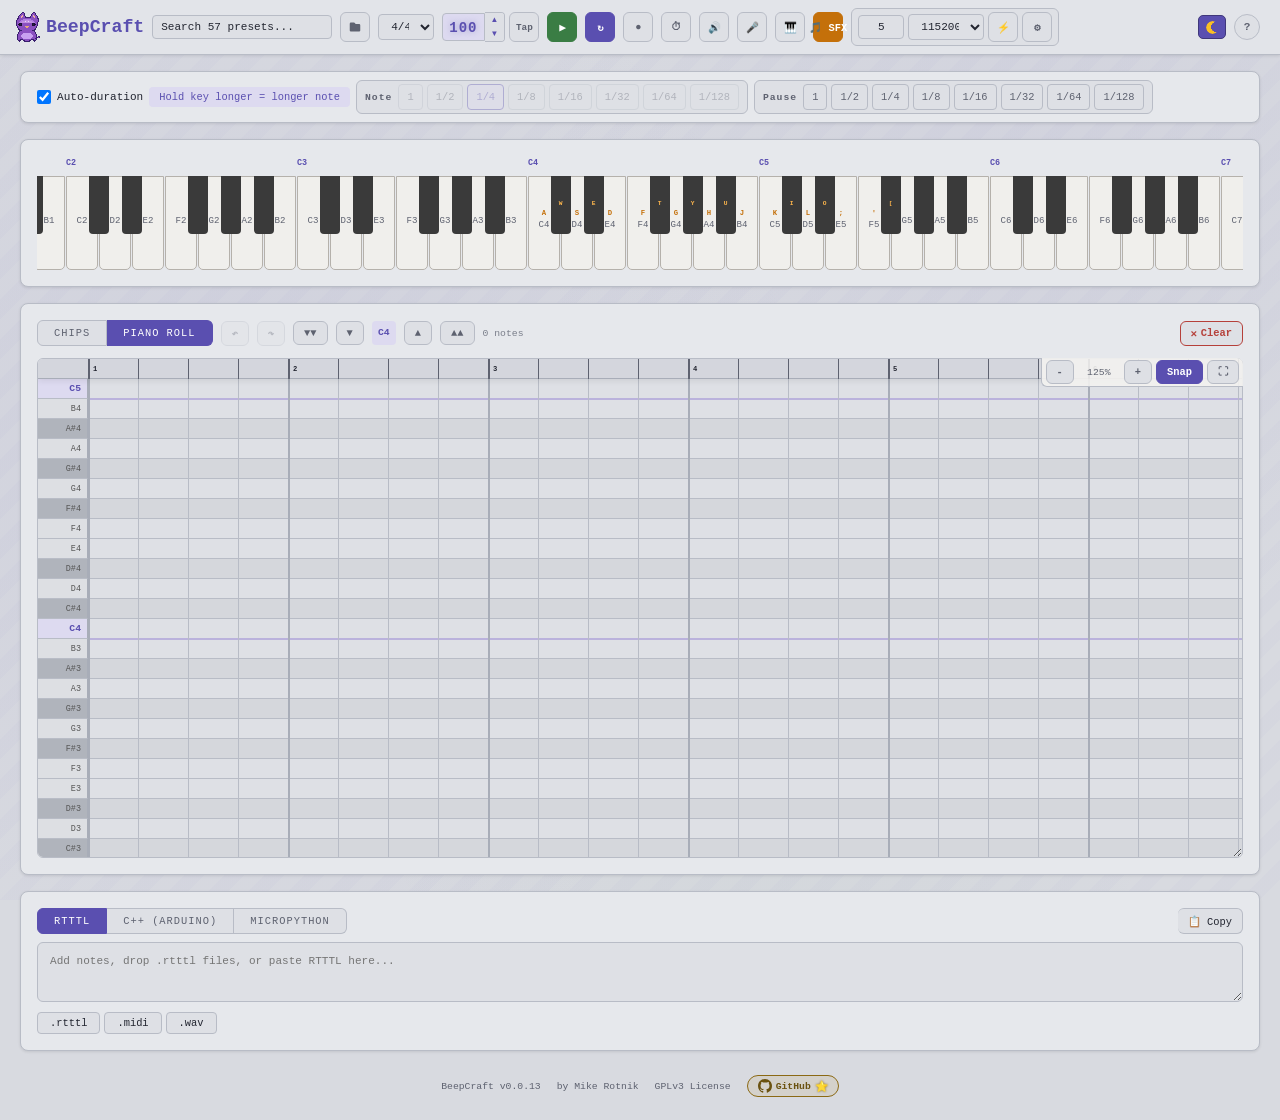
==== commit e8220219: "Syntax highlighting, repeat control, refactoring, bug fixes UI improvements: - Syntax highlighting f" ====
--- a/index.html
+++ b/index.html
@@ -21,10 +21,7 @@
     <input type="text" class="melody-search" id="melody-search" placeholder="Search presets..." autocomplete="off">
     <div class="preset-dropdown" id="preset-dropdown"></div>
   </span>
-  <select class="melody-select" id="melody-select" style="display:none">
-    <option value="">-- Load Preset --</option>
-  </select>
-  <input type="file" id="rtttl-dir-input" webkitdirectory multiple style="display:none">
+<input type="file" id="rtttl-dir-input" webkitdirectory multiple style="display:none">
   <input type="file" id="rtttl-file-input" multiple accept=".rtttl,.txt" style="display:none">
   <button class="btn btn-clear btn-sm tip-down" id="btn-load-rtttls" data-tip="Load .rtttl or .txt files (click for files, Shift+click for folder)"><svg width="14" height="14" viewBox="0 0 16 16" fill="currentColor" style="vertical-align:middle"><path d="M1 3.5A1.5 1.5 0 0 1 2.5 2h3.879a1.5 1.5 0 0 1 1.06.44l1.122 1.12A1.5 1.5 0 0 0 9.62 4H13.5A1.5 1.5 0 0 1 15 5.5v7a1.5 1.5 0 0 1-1.5 1.5h-11A1.5 1.5 0 0 1 1 12.5v-9z"/></svg><span class="btn-text">Load</span></button>
   <span class="tip-down" data-tip="Time signature (beats per measure) — affects grid lines and metronome accent"><select class="time-sig-select" id="time-sig">
@@ -148,40 +145,32 @@
     <button class="view-tab active" data-output="rtttl">RTTTL</button>
     <button class="view-tab" data-output="arduino">C++ (Arduino)</button>
     <button class="view-tab" data-output="micropython">MicroPython</button>
+    <button class="copy-btn-tab" id="codegen-copy-btn" data-tip="Copy to clipboard">&#128203; Copy</button>
   </div>
   <div id="output-rtttl" style="margin-top:8px">
     <textarea id="rtttl-output" class="rtttl-textarea" placeholder="Add notes, drop .rtttl files, or paste RTTTL here..."></textarea>
     <div id="rtttl-warn" class="rtttl-warn" style="display:none">Overlapping notes — RTTTL is monophonic, positions will shift</div>
-    <div class="rtttl-actions">
-      <button class="copy-btn" id="rtttl-copy-btn">&#128203; Copy</button>
-    </div>
   </div>
   <div id="output-arduino" style="display:none; margin-top:8px">
     <div class="codegen-options-row">
       <p class="info" style="margin:0">Works on any Arduino-compatible board: ESP32, STM32, nRF52, ATmega, RP2040, etc.</p>
-      <label class="loop-toggle tip-down" data-tip="Loop: melody restarts after last note. Uncheck for play-once."><input type="checkbox" id="codegen-loop" checked> Loop</label>
+      <span class="repeat-wrap tip-down" data-tip="Repeat count (0 = loop forever)"><span class="repeat-label">Repeat</span><button class="repeat-btn" data-target="codegen-repeat" data-dir="-1">-</button><input type="number" class="repeat-input" id="codegen-repeat" value="0" min="0" max="999"><button class="repeat-btn" data-target="codegen-repeat" data-dir="1">+</button></span>
       <label class="loop-toggle tip-down" data-tip="Strip comments and whitespace for smaller code size"><input type="checkbox" id="codegen-compact"> Compact</label>
     </div>
-    <textarea id="output" readonly placeholder="Add some notes to generate code..."></textarea>
-    <div class="rtttl-actions">
-      <button class="copy-btn" id="copy-btn">&#128203; Copy</button>
-    </div>
+    <pre class="code-display" id="output"><code data-placeholder="Add notes to generate code..."></code></pre>
   </div>
   <div id="output-micropython" style="display:none; margin-top:8px">
     <div class="codegen-options-row">
       <p class="info" style="margin:0">ESP32 / RP2040 with MicroPython — uses PWM for tone generation</p>
-      <label class="loop-toggle tip-down" data-tip="Loop: melody repeats with while True. Uncheck for play-once."><input type="checkbox" id="codegen-mp-loop" checked> Loop</label>
-    </div>
-    <textarea id="output-mp" readonly placeholder="Add some notes to generate code..."></textarea>
-    <div class="rtttl-actions">
-      <button class="copy-btn" id="copy-btn-mp">&#128203; Copy</button>
-    </div>
-  </div>
-  <div class="codegen-export-row">
-    <button class="copy-btn" id="rtttl-save-btn" data-tip="Download as .rtttl file">&#128190; Save .rtttl</button>
-    <button class="copy-btn" id="midi-save-btn" data-tip="Download as Standard MIDI file">&#128190; Save .midi</button>
-    <button class="copy-btn" id="wav-save-btn" data-tip="Download melody as WAV audio file">&#128190; Save .wav</button>
-    <button class="copy-btn" id="btn-share" data-tip="Copy shareable link to clipboard" style="display:none">&#128279; Share</button>
+      <span class="repeat-wrap tip-down" data-tip="Repeat count (0 = loop forever)"><span class="repeat-label">Repeat</span><button class="repeat-btn" data-target="codegen-mp-repeat" data-dir="-1">-</button><input type="number" class="repeat-input" id="codegen-mp-repeat" value="0" min="0" max="999"><button class="repeat-btn" data-target="codegen-mp-repeat" data-dir="1">+</button></span>
+    </div>
+    <pre class="code-display" id="output-mp"><code data-placeholder="Add notes to generate code..."></code></pre>
+  </div>
+  <div class="codegen-actions">
+    <button class="copy-btn-sm" id="rtttl-save-btn" data-tip="Download as .rtttl file">.rtttl</button>
+    <button class="copy-btn-sm" id="midi-save-btn" data-tip="Download as Standard MIDI file">.midi</button>
+    <button class="copy-btn-sm" id="wav-save-btn" data-tip="Download melody as WAV audio file">.wav</button>
+    <button class="copy-btn-sm" id="btn-share" data-tip="Copy shareable link to clipboard" style="display:none">Share</button>
   </div>
 </div>
 
@@ -333,7 +322,7 @@
   <span id="app-version">BeepCraft</span>
   <span>by Mike Rotnik</span>
   <span>GPLv3 License</span>
-  <a href="https://github.com/mrotnik/beepcraft" target="_blank" rel="noopener"><svg width="14" height="14" viewBox="0 0 16 16" fill="currentColor"><path d="M8 0C3.58 0 0 3.58 0 8c0 3.54 2.29 6.53 5.47 7.59.4.07.55-.17.55-.38 0-.19-.01-.82-.01-1.49-2.01.37-2.53-.49-2.69-.94-.09-.23-.48-.94-.82-1.13-.28-.15-.68-.52-.01-.53.63-.01 1.08.58 1.23.82.72 1.21 1.87.87 2.33.66.07-.52.28-.87.51-1.07-1.78-.2-3.64-.89-3.64-3.95 0-.87.31-1.59.82-2.15-.08-.2-.36-1.02.08-2.12 0 0 .67-.21 2.2.82.64-.18 1.32-.27 2-.27.68 0 1.36.09 2 .27 1.53-1.04 2.2-.82 2.2-.82.44 1.1.16 1.92.08 2.12.51.56.82 1.27.82 2.15 0 3.07-1.87 3.75-3.65 3.95.29.25.54.73.54 1.48 0 1.07-.01 1.93-.01 2.2 0 .21.15.46.55.38A8.01 8.01 0 0016 8c0-4.42-3.58-8-8-8z"/></svg> GitHub</a>
+  <a href="https://github.com/mrotnik/beepcraft" target="_blank" rel="noopener" class="star-cta" data-tip="Give us a &#11088; on GitHub"><svg width="14" height="14" viewBox="0 0 16 16" fill="currentColor"><path d="M8 0C3.58 0 0 3.58 0 8c0 3.54 2.29 6.53 5.47 7.59.4.07.55-.17.55-.38 0-.19-.01-.82-.01-1.49-2.01.37-2.53-.49-2.69-.94-.09-.23-.48-.94-.82-1.13-.28-.15-.68-.52-.01-.53.63-.01 1.08.58 1.23.82.72 1.21 1.87.87 2.33.66.07-.52.28-.87.51-1.07-1.78-.2-3.64-.89-3.64-3.95 0-.87.31-1.59.82-2.15-.08-.2-.36-1.02.08-2.12 0 0 .67-.21 2.2.82.64-.18 1.32-.27 2-.27.68 0 1.36.09 2 .27 1.53-1.04 2.2-.82 2.2-.82.44 1.1.16 1.92.08 2.12.51.56.82 1.27.82 2.15 0 3.07-1.87 3.75-3.65 3.95.29.25.54.73.54 1.48 0 1.07-.01 1.93-.01 2.2 0 .21.15.46.55.38A8.01 8.01 0 0016 8c0-4.42-3.58-8-8-8z"/></svg> GitHub <span class="star-icon">&#11088;</span></a>
 </footer>
 
 <div class="toast" id="toast"></div>
--- a/css/base.css
+++ b/css/base.css
@@ -93,6 +93,19 @@
   height: 60px; background: var(--subtle-bg); color: var(--text);
   border-color: var(--section-border);
 }
+.code-display {
+  width: 100%; overflow: auto; background: var(--textarea-bg); color: var(--textarea-text);
+  border: 1px solid var(--textarea-border); border-radius: 6px; padding: 12px;
+  font-family: monospace; font-size: 0.85em; margin: 0; white-space: pre-wrap; word-break: break-all; line-height: 1.4;
+}
+.code-display code { font-family: inherit; font-size: inherit; }
+.code-display code:empty::before { content: attr(data-placeholder); color: var(--muted); }
+.hl-keyword { color: #7b5bb5; font-weight: 600; }
+.hl-preproc { color: #986032; }
+.hl-comment { color: #8a8a8a; font-style: italic; }
+.hl-func { color: #2a7e4f; }
+.hl-const { color: #b5543e; }
+.hl-num { color: #1a6da0; }
 .codegen-options-row { display: flex; align-items: center; gap: 12px; margin: 0 0 4px; }
 .copy-btn {
   margin-top: 8px; padding: 7px 16px; background: var(--subtle-bg); color: var(--text);
@@ -116,6 +129,9 @@
 }
 .app-footer span { white-space: nowrap; }
 .app-footer a { display: inline-flex; align-items: center; gap: 4px; }
+.star-cta { padding: 3px 10px; border-radius: 12px; border: 1px solid #8b6914; color: #6b5210; text-decoration: none; font-weight: 600; background: rgba(180, 130, 20, 0.1); transition: all 0.2s; }
+.star-cta:hover { background: #c8960c; color: #fff; border-color: #c8960c; box-shadow: 0 0 10px rgba(200, 150, 12, 0.5); }
+.star-icon { font-size: 1.1em; filter: drop-shadow(0 0 1px #8b6914); }
 
 body.drag-overlay::after {
   content: 'Drop audio, MIDI, or .rtttl file(s) here';
--- a/css/controls.css
+++ b/css/controls.css
@@ -63,7 +63,9 @@
   text-transform: uppercase; letter-spacing: 1px; transition: all 0.1s;
 }
 .view-tab:first-child { border-radius: 6px 0 0 6px; }
-.view-tab:last-child { border-radius: 0 6px 6px 0; border-left: none; }
+.view-tab + .view-tab { border-left: none; }
+.view-tab + :not(.view-tab) { border-left: none; }
+.view-tab:has(+ :not(.view-tab)), .view-tab:last-child { border-radius: 0 6px 6px 0; }
 .view-tab.active { background: var(--accent); color: #fff; border-color: var(--accent); }
 .view-tab:hover:not(.active) { background: var(--accent-bg); }
 
@@ -151,18 +153,17 @@
   font-weight: bold; margin-right: 2px;
 }
 
-.baud-select, .time-sig-select, .melody-search, .melody-select, .pin-input {
+.baud-select, .time-sig-select, .melody-search, .pin-input {
   padding: 5px 8px; border: 1px solid var(--section-border); border-radius: 4px;
   font-family: monospace; font-size: 0.85em;
   background: var(--subtle-bg); color: var(--text); color-scheme: light;
 }
-.baud-select, .time-sig-select, .melody-select { cursor: pointer; }
+.baud-select, .time-sig-select { cursor: pointer; }
 .baud-select { width: 76px; }
 .time-sig-select { width: 56px; }
 .preset-search-wrap { position: relative; flex: 1 1 120px; min-width: 80px; max-width: 280px; }
 .melody-search { width: 100%; text-overflow: ellipsis; box-sizing: border-box; }
 .melody-search::placeholder { color: var(--text); opacity: 1; }
-.melody-select { min-width: 140px; }
 .preset-dropdown {
   display: none; position: absolute; top: 100%; left: 0; right: 0; min-width: 240px;
   max-height: 320px; overflow-y: auto; overscroll-behavior: contain; z-index: 55;
@@ -206,6 +207,12 @@
 }
 
 .loop-toggle { font-size: 0.8em; white-space: nowrap; cursor: pointer; display: flex; align-items: center; gap: 4px; }
+.repeat-wrap { display: inline-flex; align-items: center; gap: 2px; font-size: 0.8em; white-space: nowrap; }
+.repeat-label { margin-right: 4px; }
+.repeat-input { width: 32px; padding: 3px 2px; border: 1px solid var(--input-border); border-radius: 3px; font-family: monospace; font-size: 1em; text-align: center; background: var(--input-bg); color: var(--text); -moz-appearance: textfield; }
+.repeat-input::-webkit-outer-spin-button, .repeat-input::-webkit-inner-spin-button { -webkit-appearance: none; margin: 0; }
+.repeat-btn { width: 20px; height: 20px; padding: 0; border: 1px solid var(--input-border); border-radius: 3px; background: var(--subtle-bg); color: var(--text); cursor: pointer; font-size: 0.9em; line-height: 18px; text-align: center; }
+.repeat-btn:hover { background: var(--section-border); }
 .sfx-quantize-label { font-size: 0.8em; cursor: pointer; display: flex; align-items: center; gap: 4px; margin-top: 4px; padding: 3px 8px; border-radius: 4px; border: 1px solid transparent; }
 .sfx-quantize-label.active { background: var(--accent-bg); color: var(--accent); border-color: var(--accent); }
 .sfx-grain-presets { margin-left: auto; display: flex; gap: 2px; }
@@ -219,7 +226,16 @@
 }
 .rtttl-warn { color: #e06c75; font-size: 0.8em; margin: 4px 0 0; }
 .rtttl-actions { display: flex; gap: 6px; margin-top: 4px; }
-.codegen-export-row { display: flex; gap: 6px; margin-top: 8px; padding-top: 8px; border-top: 1px solid var(--section-border); }
+.copy-btn-tab {
+  margin-left: auto; padding: 4px 10px;
+  background: var(--subtle-bg); color: var(--text); border: 1px solid var(--section-border);
+  border-radius: 6px; cursor: pointer; font-family: monospace; font-size: 0.8em;
+}
+.copy-btn-tab:hover { background: var(--section-border); }
+.codegen-actions { display: flex; align-items: center; gap: 4px; margin-top: 6px; }
+.copy-btn-sm { padding: 4px 12px; background: var(--subtle-bg); color: var(--text); border: 1px solid var(--section-border); border-radius: 4px; cursor: pointer; font-family: monospace; font-size: 0.8em; }
+.copy-btn-sm:hover { background: var(--section-border); }
+.codegen-sep { width: 1px; height: 16px; background: var(--section-border); flex-shrink: 0; margin: 0 4px; }
 
 .serial-setup-steps p { font-size: 0.85em; margin: 6px 0; line-height: 1.5; }
 .serial-sketch-textarea {
--- a/css/piano-roll.css
+++ b/css/piano-roll.css
@@ -52,6 +52,11 @@
 .pr-sfx-group:hover { filter: brightness(1.15); }
 .pr-sfx-group.selected { outline: 2px solid var(--selection); outline-offset: -1px; box-shadow: 0 0 0 2px var(--text), 0 1px 6px color-mix(in srgb, var(--selection) 45%, transparent); z-index: 3; }
 .pr-sfx-group-label { font-size: 0.6em; pointer-events: none; }
+.pr-note-group {
+  position: absolute; border: 2px dashed var(--accent); border-radius: 4px;
+  background: rgba(218, 190, 60, 0.12); pointer-events: auto; cursor: grab;
+  z-index: 1;
+}
 .pr-note[data-tip]::after { display: none; }
 .pr-note-tip {
   position: fixed; padding: 6px 12px; border-radius: 6px; font-size: 12px;
--- a/css/dark.css
+++ b/css/dark.css
@@ -114,12 +114,14 @@
 [data-theme="dark"] .btn-danger:hover { background: #e06c75; color: #282c34; }
 [data-theme="dark"] .btn-metronome.active { background: #e65100; color: #fff; border-color: #e65100; }
 [data-theme="dark"] .btn-loop.active { background: #61afef; color: #282c34; border-color: #61afef; }
-[data-theme="dark"] .melody-select,
 [data-theme="dark"] .melody-search,
 [data-theme="dark"] .time-sig-select,
 [data-theme="dark"] .baud-select,
 [data-theme="dark"] .pin-input { background: #2c313a; color: #abb2bf; border-color: #3e4451; color-scheme: dark; }
 [data-theme="dark"] .melody-search::placeholder { color: #abb2bf; }
+[data-theme="dark"] .repeat-input { background: #2c313a; color: #abb2bf; border-color: #3e4451; }
+[data-theme="dark"] .repeat-btn { background: #3e4451; color: #abb2bf; border-color: #4b5263; }
+[data-theme="dark"] .repeat-btn:hover { background: #4b5263; }
 [data-theme="dark"] .preset-dropdown { background: #2c313a; border-color: #3e4451; box-shadow: 0 6px 20px rgba(0,0,0,0.4); }
 [data-theme="dark"] .preset-item { color: #abb2bf; border-bottom-color: #3e4451; }
 [data-theme="dark"] .preset-item:hover, [data-theme="dark"] .preset-item.active { background: #3e4451; }
@@ -137,8 +139,19 @@
 
 
 [data-theme="dark"] .rtttl-textarea { background: #2c313a; color: #abb2bf; border-color: #3e4451; }
+[data-theme="dark"] .code-display { background: #1e2127; color: #abb2bf; border-color: #3e4451; }
+[data-theme="dark"] .hl-keyword { color: #c678dd; }
+[data-theme="dark"] .hl-preproc { color: #e5c07b; }
+[data-theme="dark"] .hl-comment { color: #5c6370; }
+[data-theme="dark"] .hl-func { color: #61afef; }
+[data-theme="dark"] .hl-const { color: #e06c75; }
+[data-theme="dark"] .hl-num { color: #d19a66; }
 [data-theme="dark"] .copy-btn { background: #3e4451; color: #abb2bf; border-color: #4b5263; }
 [data-theme="dark"] .copy-btn:hover { background: #4b5263; }
+[data-theme="dark"] .copy-btn-sm { background: #3e4451; color: #abb2bf; border-color: #4b5263; }
+[data-theme="dark"] .copy-btn-sm:hover { background: #4b5263; }
+[data-theme="dark"] .copy-btn-tab { background: #3e4451; color: #abb2bf; border-color: #4b5263; }
+[data-theme="dark"] .copy-btn-tab:hover { background: #4b5263; }
 [data-theme="dark"] .info { color: #4b5263; }
 
 [data-theme="dark"] .theme-toggle { background: #61afef; color: #fbbf24; border-color: #528fbf; }
@@ -168,3 +181,5 @@
 [data-theme="dark"] .sfx-params input[type="range"] { accent-color: #61afef; }
 [data-theme="dark"] [data-tip]::after { background: #2c313a; color: #abb2bf; border-color: #3e4451; box-shadow: 0 4px 12px rgba(0,0,0,0.3); }
 [data-theme="dark"] .piano-roll-wrapper.fullscreen { background: #282c34; }
+[data-theme="dark"] .star-cta { border-color: #d4a520; color: #e5c07b; background: rgba(229, 192, 123, 0.1); }
+[data-theme="dark"] .star-cta:hover { background: #d4a520; color: #1a1400; border-color: #d4a520; box-shadow: 0 0 12px rgba(212, 165, 32, 0.5); }
